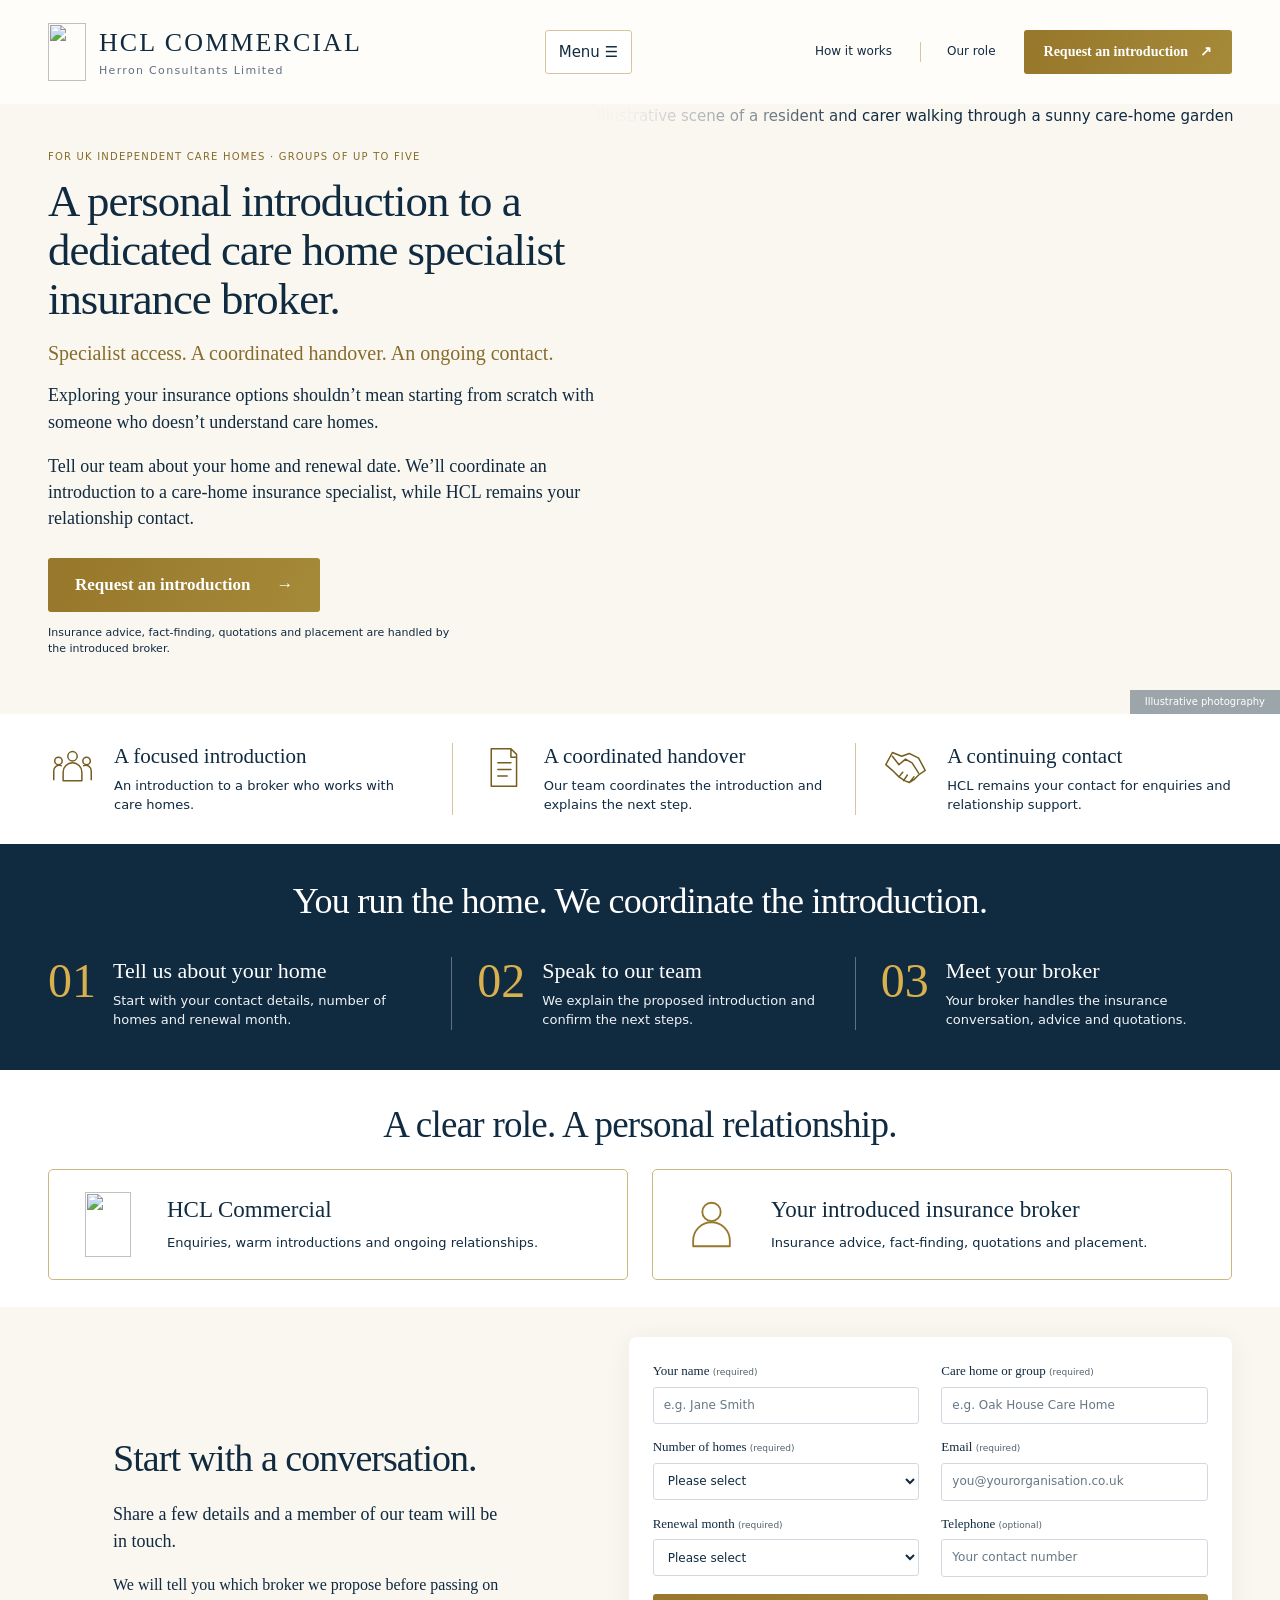
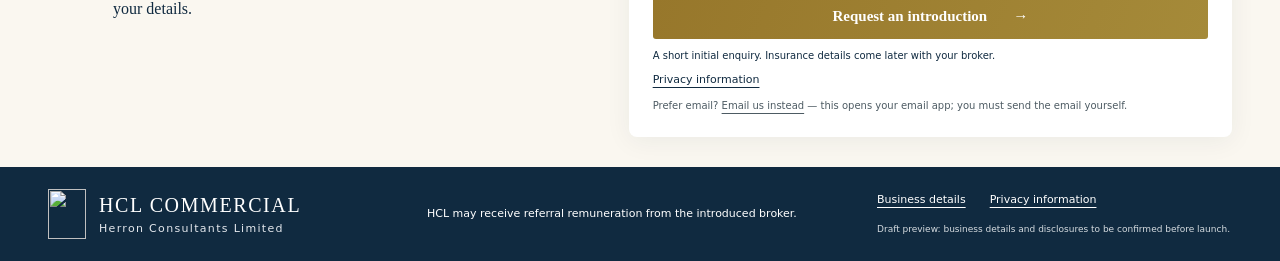
==== index.html @ f05fe044 "Add files via upload" ====
<!doctype html>
<html lang="en-GB">
<head><meta charset="utf-8"><meta name="viewport" content="width=device-width,initial-scale=1"><meta name="description" content="Personal introductions to care-home insurance specialists for UK independent care homes and groups with up to five homes."><meta name="theme-color" content="#142d40"><title>HCL Commercial | Care-home insurance broker introductions</title><link rel="icon" href="assets/heron.svg" type="image/svg+xml"><link rel="stylesheet" href="styles.css"><script src="script.js" defer></script></head>
<body>
<a class="skip-link" href="#main">Skip to content</a>

<header class="site-header"><div class="wrap header-inner"><a class="brand" href="#main" aria-label="HCL Commercial home"><img src="assets/heron.svg" width="40" height="58" alt=""><span>HCL COMMERCIAL<small>Herron Consultants Limited</small></span></a><button class="menu-toggle" aria-expanded="false" aria-controls="navigation" hidden>Menu <span aria-hidden="true">☰</span></button><nav id="navigation" aria-label="Main navigation"><a href="#how">How it works</a><a href="#roles">Our role</a><a class="button button-small" href="#enquiry">Request an introduction <span aria-hidden="true">↗</span></a></nav></div></header>
<main id="main" tabindex="-1">
<section class="hero"><div class="wrap hero-grid"><div class="hero-copy"><p class="eyebrow">For UK independent care homes · groups of up to five</p><h1>A personal introduction to a dedicated care home specialist insurance broker.</h1><p class="benefit-line">Specialist access. A coordinated handover. An ongoing contact.</p><p>Exploring your insurance options shouldn’t mean starting from scratch with someone who doesn’t understand care homes.</p><p>Tell our team about your home and renewal date. We’ll coordinate an introduction to a care-home insurance specialist, while HCL remains your relationship contact.</p><a class="button" href="#enquiry">Request an introduction <span aria-hidden="true">→</span></a><p class="role-note">Insurance advice, fact-finding, quotations and placement are handled by the introduced broker.</p></div><figure class="hero-visual"><img src="assets/care-home-garden.webp" alt="Illustrative scene of a resident and carer walking through a sunny care-home garden" width="1120" height="1400"><figcaption>Illustrative photography</figcaption></figure></div></section>
<section class="benefits wrap" aria-label="What you can expect"><article><span class="icon" aria-hidden="true"><svg viewBox="0 0 48 48" fill="none" stroke="currentColor" stroke-width="1.6" stroke-linecap="round" stroke-linejoin="round" aria-hidden="true"><circle cx="24" cy="12" r="5"/><circle cx="9" cy="17" r="4"/><circle cx="39" cy="17" r="4"/><path d="M14 38V29a10 10 0 0 1 20 0v9zm-10-1v-9a6 6 0 0 1 8-6m32 15v-9a6 6 0 0 0-8-6"/></svg></span><div><h2>A focused introduction</h2><p>An introduction to a broker who works with care homes.</p></div></article><article><span class="icon" aria-hidden="true"><svg viewBox="0 0 48 48" fill="none" stroke="currentColor" stroke-width="1.6" stroke-linecap="round" stroke-linejoin="round" aria-hidden="true"><path d="M12 4h21l6 6v34H12zM33 4v9h6M19 19h14M19 26h14M19 33h10"/></svg></span><div><h2>A coordinated handover</h2><p>Our team coordinates the introduction and explains the next step.</p></div></article><article><span class="icon" aria-hidden="true"><svg viewBox="0 0 48 48" fill="none" stroke="currentColor" stroke-width="1.6" stroke-linecap="round" stroke-linejoin="round" aria-hidden="true"><path d="m3 21 7-13 10 4 8-3 10 5 7 13-7 5-5 5-5 3-5-2-6-4-7-7zm7-9 7 9 7-6 7 4 7 11m-21 4 4-5m1 9 4-6m3 7 4-5M3 21l7 6M38 14l7 13"/></svg></span><div><h2>A continuing contact</h2><p>HCL remains your contact for enquiries and relationship support.</p></div></article></section>
<section class="process section" id="how" tabindex="-1"><div class="wrap"><h2 class="section-title">You run the home. We coordinate the introduction.</h2><ol class="steps"><li><span class="step-number">01</span><div><h3>Tell us about your home</h3><p>Start with your contact details, number of homes and renewal month.</p></div></li><li><span class="step-number">02</span><div><h3>Speak to our team</h3><p>We explain the proposed introduction and confirm the next steps.</p></div></li><li><span class="step-number">03</span><div><h3>Meet your broker</h3><p>Your broker handles the insurance conversation, advice and quotations.</p></div></li></ol></div></section>
<section class="section roles" id="roles" tabindex="-1"><div class="wrap"><h2 class="section-title">A clear role. A personal relationship.</h2><div class="role-grid"><article><span class="icon" aria-hidden="true"><img src="assets/heron.svg" alt="" width="48" height="70"></span><div><h3>HCL Commercial</h3><p>Enquiries, warm introductions and ongoing relationships.</p></div></article><article><span class="icon" aria-hidden="true"><svg viewBox="0 0 48 48" fill="none" stroke="currentColor" stroke-width="1.6" stroke-linecap="round" stroke-linejoin="round" aria-hidden="true"><circle cx="24" cy="13" r="8"/><path d="M8 43v-5a16 16 0 0 1 32 0v5z"/></svg></span><div><h3>Your introduced insurance broker</h3><p>Insurance advice, fact-finding, quotations and placement.</p></div></article></div></div></section>
<section class="section enquiry" id="enquiry" tabindex="-1"><div class="wrap enquiry-grid"><div><h2>Start with a conversation.</h2><p class="enquiry-intro">Share a few details and a member of our team will be in touch.</p><p>We will tell you which broker we propose before passing on your details.</p></div><form id="introduction-form" novalidate><div class="form-grid"><div class="field"><label for="name">Your name <span class="required">(required)</span></label><input id="name" name="name" autocomplete="name" required maxlength="150" placeholder="e.g. Jane Smith"></div><div class="field"><label for="organisation">Care home or group <span class="required">(required)</span></label><input id="organisation" name="organisation" autocomplete="organization" required maxlength="200" placeholder="e.g. Oak House Care Home"></div><div class="field"><label for="homes">Number of homes <span class="required">(required)</span></label><select id="homes" name="homes" required aria-describedby="homes-note"><option value="">Please select</option><option>1</option><option>2</option><option>3</option><option>4</option><option>5</option><option value="more">More than 5</option></select></div><div class="field"><label for="email">Email <span class="required">(required)</span></label><input id="email" name="email" type="email" autocomplete="email" required maxlength="254" placeholder="you@yourorganisation.co.uk"></div><div class="field"><label for="renewal">Renewal month <span class="required">(required)</span></label><select id="renewal" name="renewal" required><option value="">Please select</option><option>January</option><option>February</option><option>March</option><option>April</option><option>May</option><option>June</option><option>July</option><option>August</option><option>September</option><option>October</option><option>November</option><option>December</option><option>Not sure</option><option>Immediate requirement</option></select></div><div class="field"><label for="telephone">Telephone <span class="required">(optional)</span></label><input id="telephone" name="telephone" type="tel" autocomplete="tel" maxlength="40" placeholder="Your contact number"></div></div><p id="homes-note" class="scope-note" hidden>Our current service focuses on care homes and groups with up to five homes. A group with more than five homes is outside this service’s current scope.</p><div class="honeypot" aria-hidden="true"><label for="website">Leave this field empty</label><input id="website" name="website" tabindex="-1" autocomplete="off"></div><div id="form-status" role="status" aria-live="polite" aria-atomic="true" tabindex="-1"></div><button class="button submit-button" type="submit">Request an introduction <span aria-hidden="true">→</span></button><p class="form-reassurance">A short initial enquiry. Insurance details come later with your broker.</p><a class="privacy-link" href="#privacy" data-dialog="privacy-dialog">Privacy information</a><p class="delivery-note">Prefer email? <a href="mailto:barry@hclcommercial.co.uk?subject=Care%20home%20broker%20introduction">Email us instead</a> — this opens your email app; you must send the email yourself.</p><noscript><p>Online submission needs JavaScript. Please use the email link instead; you must send the email yourself.</p></noscript></form></div></section>
</main>
<footer><div class="wrap footer-grid"><a class="brand" href="#main"><img src="assets/heron.svg" width="35" height="50" alt=""><span>HCL COMMERCIAL<small>Herron Consultants Limited</small></span></a><p>HCL may receive referral remuneration from the introduced broker.</p><div><div class="footer-links"><a href="#business" data-dialog="business-dialog">Business details</a><a href="#privacy" data-dialog="privacy-dialog">Privacy information</a></div><p class="small">Draft preview: business details and disclosures to be confirmed before launch.</p></div></div></footer>
<section class="legal-fallback wrap" id="business"><h2>Business details — draft</h2><p>HCL Commercial is operated by Herron Consultants Limited. HCL handles enquiries, introductions and ongoing relationships; the introduced broker handles insurance advice and broking.</p><p>Contact: <a href="mailto:barry@hclcommercial.co.uk">barry@hclcommercial.co.uk</a>.</p><p>Company number: <strong>16418589</strong>.</p><p>Registered office: <strong>24 The Larun Beat, Yarm, England, TS15 9HP</strong>.</p><p><strong>Still to confirm before launch:</strong> registration jurisdiction, introducer status, applicable broker entities and regulatory wording. The dedicated care-home specialist claim must be substantiated for each broker used.</p></section>
<section class="legal-fallback wrap" id="privacy"><h2>Privacy information — draft for launch review</h2><p><strong>Prepared 2 October 2026. Draft for launch review.</strong> This notice covers website enquiries, direct enquiries and the broker introductions you request. It does not cover a separate governance service or unsolicited prospecting campaigns.</p>
<h3>Who is responsible for your information?</h3>
<p>HCL Commercial is operated by Herron Consultants Limited, company number 16418589. Herron Consultants Limited is the controller of the personal information described here. Our registered office and postal contact is 24 The Larun Beat, Yarm, England, TS15 9HP. For privacy questions or requests, email <a href="mailto:barry@hclcommercial.co.uk">barry@hclcommercial.co.uk</a>.</p>
<h3>What we collect</h3>
<p>We collect the information you give us: your name, care home or group name, number of homes, email address, renewal month and, if supplied, telephone number. We also keep relevant correspondence and records of the introduction and subsequent relationship. If you give us another person's business contact details, please make sure they know you are doing so and give them this notice.</p>
<p>The website and form providers may process technical information such as IP addresses, browser details and request logs to deliver and protect their services. Please do not send resident information, medical information, claims details or insurance documents through this initial enquiry form. Insurance fact-finding takes place with your introduced broker.</p>
<h3>Why we use it and our lawful basis</h3>
<p>We use your information to respond to your enquiry, confirm whether our current service is relevant, coordinate a requested introduction, maintain contact about that introduction and manage the relationship. We also use necessary records to handle complaints, protect the service from misuse and establish or defend legal claims.</p>
<p>Our proposed lawful basis is legitimate interests under Article 6(1)(f) of the UK GDPR. These interests are providing the introduction and relationship support you request, operating our business and protecting our service and legal rights. We limit use to what is necessary and balance these interests against your privacy and reasonable expectations. Where a specific legal obligation requires us to use or retain information, we rely on Article 6(1)(c) for that use.</p>
<p>Providing information is voluntary, with no statutory requirement to complete this form. The required fields enable us to respond and coordinate an introduction; without sufficient details we may be unable to do so. Telephone is optional. Submitting an enquiry does not subscribe you to an unrelated marketing mailing list.</p>
<h3>Broker introductions and other recipients</h3>
<p>We will tell you which broker we propose and confirm the next steps with you before passing on your details. We share only the business contact and enquiry information needed for that introduction. You can tell us not to proceed. The broker is responsible for its own insurance advice, fact-finding, quotations and placement and will provide its own privacy information for its processing.</p>
<p>Formspree processes submitted enquiries and sends notifications to HCL. Our contact mailbox is provided through 123 Reg. The intended website host is GitHub Pages. These providers and their relevant service suppliers process information needed to deliver, secure and support those services. We may also disclose necessary information to professional advisers or public authorities where required by law or necessary to deal with legal claims. We do not sell your contact details as a marketing list.</p>
<h3>Processing outside the UK</h3>
<p>Formspree states that its services are hosted in the United States and that it relies on Standard Contractual Clauses as a processor. Other providers may also use international infrastructure or suppliers.</p>
<p><strong>Launch item to complete:</strong> confirm and record the applicable processor terms and UK international-transfer arrangements for Formspree, 123 Reg and GitHub Pages. Replace this paragraph with the verified adequacy decision or safeguards that apply, and explain how to obtain a copy. This draft does not confirm that a UK transfer safeguard has been put in place for HCL's Formspree account.</p>
<h3>How long we keep information</h3>
<p>For an unsuccessful enquiry, we delete the enquiry record 12 months after the last contact, unless an ongoing relationship or another documented reason requires retention. This applies to HCL-controlled copies in email, the form archive and any enquiry records.</p>
<p>For an ongoing relationship, we keep relevant contact and introduction records while needed to provide relationship support and manage associated referral records. We review whether they remain necessary when the relationship ends. Where a legal duty, complaint or legal claim requires longer retention, we keep only the information needed for that purpose and delete it when the reason no longer applies. A broker applies its own retention rules to its records.</p>
<h3>Website storage, cookies and security</h3>
<p>This website does not use analytics, advertising pixels or tracking embeds. Its code does not set cookies or retain enquiry details in browser storage. Hosting and form providers may keep operational and security logs. When you use an email link, it opens your own email application and you decide whether to send the message. External websites have their own privacy information.</p>
<p>Form submissions use an HTTPS connection to Formspree. No internet or email service can guarantee absolute security. Access to HCL enquiry records should be limited to people who need them for the purposes above.</p>
<h3>Your rights and complaints</h3>
<p>Depending on the circumstances, you can ask for access to your information, correction of inaccurate information, deletion or restriction of use. You can object to processing based on legitimate interests. Data portability applies where its legal conditions are met; it does not generally apply to processing based only on legitimate interests. Where processing relies on consent, you can withdraw that consent without affecting earlier lawful use.</p>
<p>Contact us at <a href="mailto:barry@hclcommercial.co.uk">barry@hclcommercial.co.uk</a> to exercise your rights. We may need proportionate information to verify your identity. We will respond within the time required by data protection law and explain any applicable exception. You can also complain to the Information Commissioner's Office at <a href="https://ico.org.uk/make-a-complaint/">ico.org.uk/make-a-complaint/</a>.</p>
<h3>Automated checks and updates</h3>
<p>The form blocks submissions for groups with more than five homes because they are outside the current service scope. This is a simple eligibility check, not an insurance decision. We do not use this website to make solely automated decisions with legal or similarly significant effects. We will update this notice when the service or processing changes.</p></section>
<dialog id="business-dialog" aria-labelledby="business-title"><div class="dialog-header"><h2 id="business-title">Business details — draft</h2><button class="dialog-close" aria-label="Close business details">×</button></div><div class="dialog-body"></div></dialog>
<dialog id="privacy-dialog" aria-labelledby="privacy-title"><div class="dialog-header"><h2 id="privacy-title">Privacy information — draft</h2><button class="dialog-close" aria-label="Close privacy information">×</button></div><div class="dialog-body"></div></dialog>
</body></html>
---- styles.css ----
:root{--navy:#142d40;--gold:#99702b;--gold-dark:#79561e;--ivory:#f7f5ef;--ink:#263e4b;--line:#e2d9c9;--white:#fff}*{box-sizing:border-box}html{scroll-behavior:smooth;scroll-padding-top:110px}body{margin:0;color:var(--ink);background:var(--white);font:16px/1.65 system-ui,-apple-system,BlinkMacSystemFont,"Segoe UI",sans-serif}h1,h2,h3,.brand span{font-family:Georgia,"Times New Roman",serif;color:var(--navy);font-weight:400}h1,h2,h3,p,figure{margin-top:0}a{color:inherit;text-underline-offset:4px}button,input,select{font:inherit}button,a,input,select{touch-action:manipulation}:focus-visible{outline:3px solid #23659a;outline-offset:5px}.wrap{width:min(1180px,calc(100% - 64px));margin-inline:auto}.preview-banner{background:var(--navy);color:white;text-align:center;padding:7px 20px;font-size:12px;letter-spacing:.02em}.site-header{background:rgba(255,255,255,.98);border-bottom:1px solid var(--line);position:sticky;top:0;z-index:20}.header-inner{display:flex;align-items:center;justify-content:space-between;gap:24px;padding-block:18px}.brand{display:flex;align-items:center;gap:13px;text-decoration:none;flex-shrink:0}.brand span{font-size:25px;line-height:1.2;letter-spacing:.035em}.brand small{display:block;font-size:13px;letter-spacing:.045em;margin-top:5px}nav{display:flex;align-items:center;gap:28px}nav>a:not(.button){font-size:14px;text-decoration:none}nav>a:hover{text-decoration:underline}.button{display:inline-flex;align-items:center;justify-content:center;gap:26px;background:var(--gold);color:white;padding:15px 24px;border:0;border-radius:3px;font-weight:600;font-size:15px;line-height:1.4;text-decoration:none;cursor:pointer;transition:background .15s}.button:hover{background:var(--gold-dark)}.button-small{font-size:13px;padding:12px 17px;gap:12px}.hero{background:var(--ivory)}.hero-grid{display:grid;grid-template-columns:1.2fr 1fr;gap:55px;align-items:center;padding-block:65px}.eyebrow{text-transform:uppercase;font-size:11px;letter-spacing:.2em;font-weight:750;color:var(--navy);line-height:1.7;margin-bottom:21px}.eyebrow:after{content:"";display:block;width:36px;height:2px;background:var(--gold);margin-top:12px}h1{font-size:clamp(38px,4vw,53px);line-height:1.08;letter-spacing:-.035em;margin-bottom:25px}.hero-copy>p:not(.eyebrow){max-width:590px}.benefit-line{font-weight:650;color:var(--navy);font-size:17px;line-height:1.5}.hero-copy .button{margin:10px 0 22px}.role-note{font-size:12px;line-height:1.6;max-width:450px!important;margin-bottom:0}.hero-visual{margin:0;position:relative;border-radius:110px 6px 6px 6px;overflow:hidden;align-self:stretch;min-height:460px}.hero-visual>img{display:block;width:100%;height:100%;object-fit:cover}.hero-visual figcaption{position:absolute;bottom:0;width:100%;padding:13px 20px;background:rgba(20,45,64,.94);color:white;font-size:11px}.benefits{display:grid;grid-template-columns:repeat(3,1fr);padding-block:35px;gap:28px}.benefits article{display:flex;gap:17px}.benefits article+article{border-left:1px solid var(--line);padding-left:25px}.icon{width:56px;height:56px;display:flex;align-items:center;justify-content:center;border-radius:50%;background:#f3eee3;color:var(--gold-dark);font-size:30px;flex-shrink:0}.benefits h2{font-size:20px;line-height:1.3;margin-bottom:7px}.benefits p{font-size:13px;line-height:1.6;margin-bottom:0}.section{padding-block:65px}.process{background:var(--ivory)}.centre{text-align:center}.centre:after{margin-inline:auto}.section-title{text-align:center;font-size:clamp(30px,3.2vw,42px);line-height:1.2;letter-spacing:-.02em;margin-bottom:38px}.steps{display:grid;grid-template-columns:repeat(3,1fr);gap:32px;list-style:none;padding:0;margin:0}.steps li{display:flex;gap:18px}.step-number{width:56px;height:56px;display:grid;place-items:center;border-radius:50%;background:#ece5d6;color:var(--gold-dark);font:26px Georgia,serif;flex-shrink:0}h3{font-size:22px;line-height:1.3;margin-bottom:8px}.steps p,.role-grid p{font-size:14px;line-height:1.6;margin-bottom:0}.role-grid{display:grid;grid-template-columns:1fr 1fr;gap:24px}.role-grid article{display:flex;align-items:center;gap:23px;padding:30px;border:1px solid var(--line);border-radius:5px}.role-grid .icon{width:68px;height:68px}.enquiry{background:var(--ivory)}.enquiry-grid{display:grid;grid-template-columns:.8fr 1.2fr;gap:65px;align-items:start}.enquiry h2{font-size:48px;line-height:1.1;letter-spacing:-.025em;margin-bottom:23px}.enquiry-intro{font-size:18px}.enquiry-grid>div>p:not(.eyebrow){max-width:390px}.setup-note{border-left:3px solid var(--gold);padding:15px 18px;background:#eee8dc;font-size:13px;margin-top:26px;overflow-wrap:anywhere}.setup-note p{margin-bottom:10px}.setup-note .small{margin:10px 0 0}.small{font-size:11px;line-height:1.6}form{padding:30px;background:white;border-radius:7px;box-shadow:0 8px 32px #142d400a}.form-grid{display:grid;grid-template-columns:1fr 1fr;gap:20px}.field label{display:block;font-size:13px;font-weight:600;margin-bottom:6px}.required{font-weight:400;color:#53616a;font-size:10px}input,select{width:100%;min-width:0;border:1px solid #c2cbd0;border-radius:3px;padding:11px 12px;font-size:14px;background:#fff;color:var(--navy);min-height:45px}input::placeholder{color:#667783;opacity:1}input[aria-invalid=true],select[aria-invalid=true]{border:2px solid #a33126}.scope-note{background:#fff3df;border-left:3px solid var(--gold);font-size:13px;padding:12px;margin:16px 0 0}.honeypot{position:absolute;left:-10000px;width:1px;height:1px;overflow:hidden}#form-status:not(:empty){padding:14px;margin:18px 0 0;background:#f6eee1;border-left:3px solid var(--gold);font-size:13px}.submit-button{width:100%;margin-top:24px}.form-reassurance{font-size:11px;text-align:center;margin:13px 0 6px}.privacy-link{display:block;text-align:center;font-size:12px}footer{background:var(--navy);color:white;padding:35px 0}.footer-grid{display:grid;grid-template-columns:1fr .8fr 1fr;gap:36px;align-items:center}.footer-grid .brand span{color:#fff;font-size:20px}.footer-grid .brand img{filter:brightness(0) invert(1)}.footer-grid p{font-size:12px;margin:0}.footer-links{display:flex;gap:22px;font-size:12px;margin-bottom:12px}.footer-grid .small{font-size:10px;color:#d6dce0}.menu-toggle{border:1px solid var(--line);background:white;color:var(--navy);padding:9px 13px;border-radius:3px}dialog{border:0;border-radius:8px;width:min(720px,calc(100% - 32px));max-height:85vh;padding:0;color:var(--ink)}dialog::backdrop{background:#071722b3}.dialog-header{display:flex;align-items:start;justify-content:space-between;gap:20px;padding:22px 28px;border-bottom:1px solid var(--line);position:sticky;top:0;background:white}.dialog-header h2{font-size:27px;margin:0}.dialog-close{border:0;background:var(--ivory);font-size:26px;line-height:1;width:38px;height:38px;cursor:pointer;flex-shrink:0;border-radius:50%}.dialog-body{padding:25px 28px;font-size:14px;overflow-wrap:anywhere}.legal-fallback{padding-block:30px;font-size:14px}.js .legal-fallback{display:none}.skip-link{position:fixed;top:-100px;left:20px;z-index:100;background:var(--navy);color:white;padding:12px}.skip-link:focus{top:10px}[hidden]{display:none!important}
@media(max-width:1000px){.brand span{font-size:21px}nav{gap:17px}.hero-grid{gap:30px}.hero-visual{min-height:400px}.enquiry-grid{gap:30px}.role-grid article{padding:22px}.footer-grid{gap:20px}.footer-grid .brand span{font-size:16px}}
@media(max-width:760px){html{scroll-padding-top:90px}.wrap{width:calc(100% - 36px)}.header-inner{flex-wrap:wrap;gap:12px;padding-block:12px}.brand span{font-size:20px}.brand small{font-size:11px}.brand img{width:31px;height:45px}.js .menu-toggle{display:block}.js nav{display:none}.js nav.open{display:flex}nav{width:100%;flex-direction:column;align-items:stretch;gap:0}nav>a{padding:13px 0}nav>.button{margin-top:8px;padding:12px}.hero-grid{grid-template-columns:1fr;padding-block:38px;gap:30px}h1{font-size:40px;line-height:1.1}.eyebrow{font-size:10px}.hero-visual{height:320px;min-height:0;border-radius:65px 5px 5px 5px}.hero-visual img{object-position:center 54%}.benefits{grid-template-columns:1fr;gap:22px;padding-block:30px}.benefits article+article{border-left:0;border-top:1px solid var(--line);padding:22px 0 0}.section{padding-block:40px}.steps{grid-template-columns:1fr;gap:27px}.role-grid{grid-template-columns:1fr;gap:16px}.role-grid article{padding:22px 18px}.enquiry-grid{grid-template-columns:1fr;gap:28px}.enquiry h2{font-size:40px}.enquiry-grid>div>p:not(.eyebrow){max-width:none}.form-grid{gap:17px}form{padding:22px}.footer-grid{grid-template-columns:1fr;gap:22px}.footer-grid .brand span{font-size:21px}.preview-banner{font-size:10px}.section-title{font-size:32px}.role-grid .icon{width:52px;height:52px}}
@media(max-width:420px){.brand span{font-size:17px}.brand small{font-size:10px}.brand{gap:8px}h1{font-size:35px}.form-grid{grid-template-columns:1fr}.button{padding:14px 17px;font-size:14px;gap:15px}form{padding:20px}.role-grid .icon{display:none}}
@media(prefers-reduced-motion:reduce){html{scroll-behavior:auto}*{transition:none!important}}

/* Approved photographic redesign — 2 October 2026 */
:root{--navy:#102a40;--gold:#97772b;--gold-dark:#765c20;--ivory:#faf7f0;--line:#d6c5a0}
body{font-size:15px;color:var(--navy)}
.wrap{width:min(1240px,calc(100% - 96px))}
.site-header{position:relative;background:#fffdf9;border-bottom:0}
.header-inner{padding-block:23px}
.brand span{font-size:26px;letter-spacing:.08em}.brand small{font-family:system-ui,sans-serif;color:#607084;font-size:11px;letter-spacing:.12em}.brand img{width:38px}
.button{background:linear-gradient(110deg,#97772b,#a58a39);font-family:Georgia,serif;font-size:17px;font-weight:600;border-radius:3px;padding:15px 27px;min-height:48px}.button:hover{background:var(--gold-dark)}.button-small{font-size:14px;padding:12px 20px;min-height:42px}
nav>a:not(.button){font-size:12px}nav>a+ a:not(.button){border-left:1px solid var(--line);padding-left:26px}
.hero{position:relative;overflow:hidden;background:var(--ivory)}
.hero-grid{position:relative;display:block;padding-block:45px;min-height:630px}
.hero-copy{position:relative;z-index:2;width:53%;max-width:660px}
h1{font-size:clamp(39px,3.5vw,53px);line-height:1.09;letter-spacing:-.022em;margin-bottom:16px}
.hero-copy>p{font-family:Georgia,serif;font-size:18px;line-height:1.45}.hero-copy>.eyebrow{font:10px/1.5 system-ui,sans-serif;color:#876b2b;letter-spacing:.12em;margin-bottom:13px;max-width:none}.eyebrow:after{display:none}
.hero-copy>.benefit-line{color:#876b2b;font-size:20px;font-weight:400;margin-bottom:14px}.hero-copy .button{margin:9px 0 13px}.hero-copy>.role-note{font:11px/1.5 system-ui,sans-serif;max-width:420px!important}
.hero-visual{position:absolute;top:0;bottom:0;left:45%;right:calc((1240px - 100vw)/2);height:auto;min-height:0;border-radius:0;overflow:hidden;z-index:0}
.hero-visual:after{content:"";position:absolute;inset:0;background:linear-gradient(90deg,var(--ivory) 0%,rgba(250,247,240,.97) 7%,rgba(250,247,240,.55) 23%,transparent 40%);pointer-events:none}
.hero-visual img{width:100%;height:100%;object-fit:cover;object-position:65% 62%}
.hero-visual figcaption{z-index:1;width:auto;right:0;bottom:0;background:#102a4066;padding:4px 15px;font-size:10px}
.benefits{padding-block:29px;gap:27px}.benefits .icon{background:none;border-radius:0;width:49px;height:49px}.icon svg{width:45px;height:45px}.benefits h2{font-size:21px;margin-bottom:7px}.benefits p{font-size:13px;line-height:1.45}.benefits article+article{padding-left:25px}
.process{background:var(--navy);padding-block:36px 40px;color:#fff}.process .section-title{color:#fff;font-size:36px;line-height:1.2;margin-bottom:34px}.steps{gap:26px}.steps li{gap:17px}.steps li+li{border-left:1px solid #ffffff55;padding-left:25px}.step-number{background:none;border-radius:0;color:#d9b04e;font:48px/1 Georgia,serif;width:auto;min-width:47px;height:auto;display:block}.steps h3{color:#fff;font-size:22px;margin-bottom:5px}.steps p{color:#f0f3f6;font-size:13px;line-height:1.5}
.roles{padding-block:33px 27px}.roles .section-title{font-size:37px;margin-bottom:22px}.role-grid article{padding:21px 25px;border-color:#ccb77e;gap:26px}.role-grid h3{font-size:23px}.role-grid p{font-size:13px}.role-grid .icon{background:none;border-radius:0;color:var(--gold);width:67px;height:67px}.role-grid .icon img{height:65px;width:46px}.role-grid .icon svg{width:55px;height:55px}
.enquiry{position:relative;overflow:hidden;padding-block:30px;background:var(--ivory)}
.enquiry:before{content:"";position:absolute;inset:0;background:linear-gradient(90deg,transparent 0%,var(--ivory) 19%),url('assets/care-home-garden.webp') left center/430px auto no-repeat;pointer-events:none}
.enquiry-grid{position:relative;grid-template-columns:1fr 1.12fr;gap:42px;align-items:center}.enquiry-grid>div{padding-left:100px}.enquiry h2{font-size:38px;line-height:1.18;margin-bottom:20px}.enquiry-intro{font:18px/1.5 Georgia,serif}.enquiry-grid>div>p:not(.eyebrow){max-width:390px}.enquiry-grid>div>p:last-child{font:16px/1.55 Georgia,serif}
form{padding:24px;border-radius:8px;box-shadow:0 4px 26px #102a4010}.form-grid{gap:13px 22px}.field label{font:13px/1.5 Georgia,serif}.required{font:9px system-ui,sans-serif}input,select{padding:8px 10px;min-height:37px;font-size:12px;border-color:#d2d9e3}.submit-button{margin-top:17px;padding:12px 20px;min-height:42px;font-size:15px}.form-reassurance{font-size:10px;text-align:left;margin-top:9px}.privacy-link{text-align:left;font-size:11px}.delivery-note{font:10px/1.5 system-ui,sans-serif;color:#4d5b63;margin:9px 0 0}
footer{padding:22px 0}.footer-grid{grid-template-columns:1fr 1.2fr 1fr;gap:24px}.footer-grid .brand img{filter:none}.footer-grid .brand small{color:#e4e8ed}.footer-grid .brand span{font-size:20px}.footer-grid p{font-size:11px}.footer-links{font-size:11px;gap:24px}.footer-grid .small{font-size:9px}
@media(min-width:1336px){.hero-visual{right:calc((1240px - 100vw)/2)}}
@media(min-width:761px) and (max-width:1335px){.hero-visual{right:-48px}.hero-grid{min-height:610px}.hero-copy{width:54%}.enquiry-grid>div{padding-left:65px}}
@media(max-width:1000px) and (min-width:761px){.wrap{width:calc(100% - 56px)}.hero-visual{right:-28px;left:43%}.hero-copy{width:56%}.hero-copy>p{font-size:16px}h1{font-size:42px}.brand span{font-size:20px}.steps{gap:16px}.steps li+li{padding-left:16px}.steps h3{font-size:19px}.enquiry-grid>div{padding-left:35px}.enquiry h2{font-size:34px}.role-grid article{padding:20px 15px;gap:16px}.role-grid h3{font-size:21px}.role-grid .icon{width:45px}.footer-grid .brand span{font-size:16px}}
@media(max-width:760px){.wrap{width:calc(100% - 36px)}.header-inner{padding-block:16px}.brand span{font-size:20px}.hero-grid{display:flex;flex-direction:column;padding-block:32px 0;min-height:0;gap:0}.hero-copy{width:100%;max-width:none}.hero-copy>p{font-size:17px}.hero-copy>.benefit-line{font-size:18px}h1{font-size:40px}.hero-visual{position:relative;left:auto;right:auto;top:auto;bottom:auto;height:340px;width:calc(100% + 36px);margin:25px -18px 0;flex-shrink:0}.hero-visual:after{background:linear-gradient(180deg,var(--ivory),transparent 25%)}.hero-visual img{object-position:65% 66%}.benefits{padding-block:26px;gap:18px}.benefits article+article{padding-left:0;border-left:0;padding-top:18px}.process{padding-block:34px}.process .section-title{font-size:30px;margin-bottom:29px}.steps{gap:25px}.steps li+li{border-left:0;padding-left:0}.steps h3{font-size:22px}.steps p{font-size:14px}.roles{padding-block:32px}.roles .section-title{font-size:31px}.role-grid article{padding:21px 18px;gap:18px}.role-grid h3{font-size:22px}.role-grid .icon{display:flex;width:48px;height:58px}.enquiry:before{background:linear-gradient(90deg,rgba(250,247,240,.85),var(--ivory) 40%),url('assets/care-home-garden.webp') left top/320px auto no-repeat}.enquiry-grid{grid-template-columns:1fr;gap:20px}.enquiry-grid>div{padding-left:0}.enquiry h2{font-size:36px}.enquiry-grid>div>p:not(.eyebrow){max-width:none}form{padding:23px}.form-grid{gap:17px}input,select{font-size:16px;min-height:45px}.field label{font-size:14px}.required{font-size:10px}.delivery-note{font-size:11px}.footer-grid{grid-template-columns:1fr}.footer-grid .brand span{font-size:21px}nav>a+ a:not(.button){border:0;padding-left:0}}
@media(max-width:420px){h1{font-size:35px}.brand span{font-size:17px}.hero-visual{height:300px}.roles .section-title{font-size:29px}.role-grid .icon{width:37px}.role-grid h3{font-size:20px}}
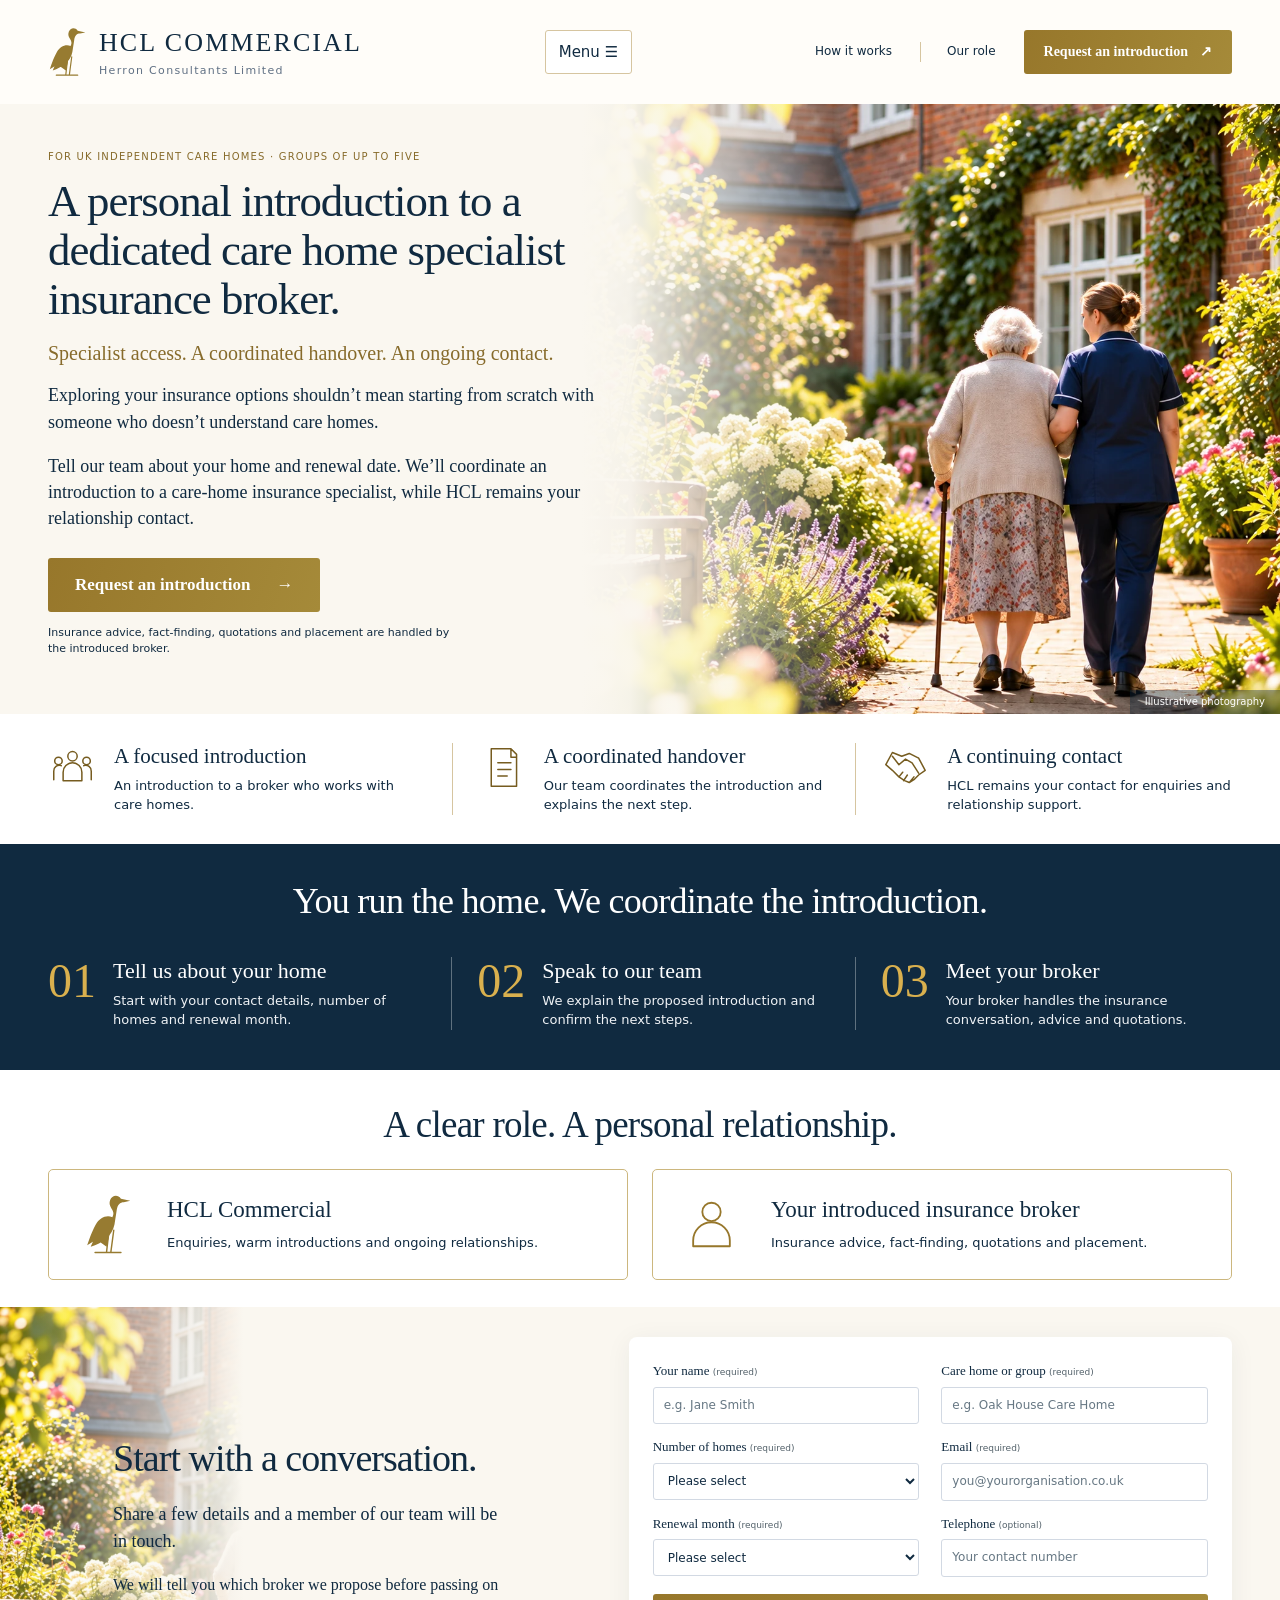
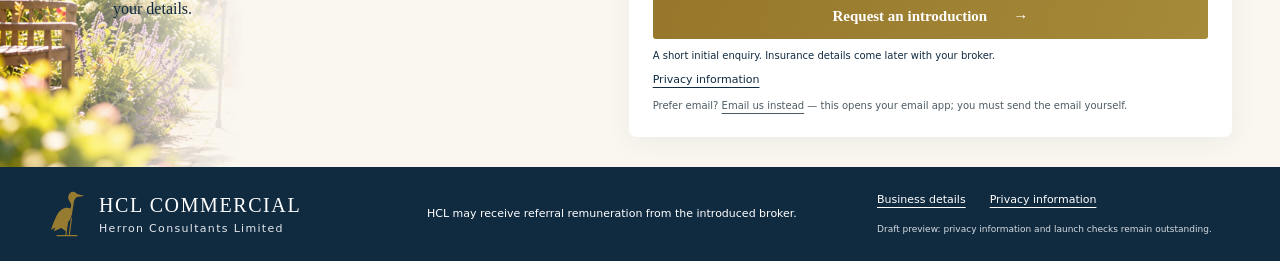
==== commit b5a6f835: "Add files via upload" ====
--- a/index.html
+++ b/index.html
@@ -12,8 +12,8 @@
 <section class="section roles" id="roles" tabindex="-1"><div class="wrap"><h2 class="section-title">A clear role. A personal relationship.</h2><div class="role-grid"><article><span class="icon" aria-hidden="true"><img src="assets/heron.svg" alt="" width="48" height="70"></span><div><h3>HCL Commercial</h3><p>Enquiries, warm introductions and ongoing relationships.</p></div></article><article><span class="icon" aria-hidden="true"><svg viewBox="0 0 48 48" fill="none" stroke="currentColor" stroke-width="1.6" stroke-linecap="round" stroke-linejoin="round" aria-hidden="true"><circle cx="24" cy="13" r="8"/><path d="M8 43v-5a16 16 0 0 1 32 0v5z"/></svg></span><div><h3>Your introduced insurance broker</h3><p>Insurance advice, fact-finding, quotations and placement.</p></div></article></div></div></section>
 <section class="section enquiry" id="enquiry" tabindex="-1"><div class="wrap enquiry-grid"><div><h2>Start with a conversation.</h2><p class="enquiry-intro">Share a few details and a member of our team will be in touch.</p><p>We will tell you which broker we propose before passing on your details.</p></div><form id="introduction-form" novalidate><div class="form-grid"><div class="field"><label for="name">Your name <span class="required">(required)</span></label><input id="name" name="name" autocomplete="name" required maxlength="150" placeholder="e.g. Jane Smith"></div><div class="field"><label for="organisation">Care home or group <span class="required">(required)</span></label><input id="organisation" name="organisation" autocomplete="organization" required maxlength="200" placeholder="e.g. Oak House Care Home"></div><div class="field"><label for="homes">Number of homes <span class="required">(required)</span></label><select id="homes" name="homes" required aria-describedby="homes-note"><option value="">Please select</option><option>1</option><option>2</option><option>3</option><option>4</option><option>5</option><option value="more">More than 5</option></select></div><div class="field"><label for="email">Email <span class="required">(required)</span></label><input id="email" name="email" type="email" autocomplete="email" required maxlength="254" placeholder="you@yourorganisation.co.uk"></div><div class="field"><label for="renewal">Renewal month <span class="required">(required)</span></label><select id="renewal" name="renewal" required><option value="">Please select</option><option>January</option><option>February</option><option>March</option><option>April</option><option>May</option><option>June</option><option>July</option><option>August</option><option>September</option><option>October</option><option>November</option><option>December</option><option>Not sure</option><option>Immediate requirement</option></select></div><div class="field"><label for="telephone">Telephone <span class="required">(optional)</span></label><input id="telephone" name="telephone" type="tel" autocomplete="tel" maxlength="40" placeholder="Your contact number"></div></div><p id="homes-note" class="scope-note" hidden>Our current service focuses on care homes and groups with up to five homes. A group with more than five homes is outside this service’s current scope.</p><div class="honeypot" aria-hidden="true"><label for="website">Leave this field empty</label><input id="website" name="website" tabindex="-1" autocomplete="off"></div><div id="form-status" role="status" aria-live="polite" aria-atomic="true" tabindex="-1"></div><button class="button submit-button" type="submit">Request an introduction <span aria-hidden="true">→</span></button><p class="form-reassurance">A short initial enquiry. Insurance details come later with your broker.</p><a class="privacy-link" href="#privacy" data-dialog="privacy-dialog">Privacy information</a><p class="delivery-note">Prefer email? <a href="mailto:barry@hclcommercial.co.uk?subject=Care%20home%20broker%20introduction">Email us instead</a> — this opens your email app; you must send the email yourself.</p><noscript><p>Online submission needs JavaScript. Please use the email link instead; you must send the email yourself.</p></noscript></form></div></section>
 </main>
-<footer><div class="wrap footer-grid"><a class="brand" href="#main"><img src="assets/heron.svg" width="35" height="50" alt=""><span>HCL COMMERCIAL<small>Herron Consultants Limited</small></span></a><p>HCL may receive referral remuneration from the introduced broker.</p><div><div class="footer-links"><a href="#business" data-dialog="business-dialog">Business details</a><a href="#privacy" data-dialog="privacy-dialog">Privacy information</a></div><p class="small">Draft preview: business details and disclosures to be confirmed before launch.</p></div></div></footer>
-<section class="legal-fallback wrap" id="business"><h2>Business details — draft</h2><p>HCL Commercial is operated by Herron Consultants Limited. HCL handles enquiries, introductions and ongoing relationships; the introduced broker handles insurance advice and broking.</p><p>Contact: <a href="mailto:barry@hclcommercial.co.uk">barry@hclcommercial.co.uk</a>.</p><p>Company number: <strong>16418589</strong>.</p><p>Registered office: <strong>24 The Larun Beat, Yarm, England, TS15 9HP</strong>.</p><p><strong>Still to confirm before launch:</strong> registration jurisdiction, introducer status, applicable broker entities and regulatory wording. The dedicated care-home specialist claim must be substantiated for each broker used.</p></section>
+<footer><div class="wrap footer-grid"><a class="brand" href="#main"><img src="assets/heron.svg" width="35" height="50" alt=""><span>HCL COMMERCIAL<small>Herron Consultants Limited</small></span></a><p>HCL may receive referral remuneration from the introduced broker.</p><div><div class="footer-links"><a href="#business" data-dialog="business-dialog">Business details</a><a href="#privacy" data-dialog="privacy-dialog">Privacy information</a></div><p class="small">Draft preview: privacy information and launch checks remain outstanding.</p></div></div></footer>
+<section class="legal-fallback wrap" id="business"><h2>Business details</h2><p>HCL Commercial is operated by Herron Consultants Limited.</p><p>We handle enquiries, introductions and ongoing relationships. The introduced insurance broker handles insurance advice, fact-finding, quotations and placement.</p><p>HCL may receive referral remuneration from the introduced broker.</p><p>Contact: <a href="mailto:barry@hclcommercial.co.uk">barry@hclcommercial.co.uk</a>.</p><p>Company number: <strong>16418589</strong>.</p><p>Registered office: <strong>24 The Larun Beat, Yarm, England, TS15 9HP</strong>.</p></section>
 <section class="legal-fallback wrap" id="privacy"><h2>Privacy information — draft for launch review</h2><p><strong>Prepared 2 October 2026. Draft for launch review.</strong> This notice covers website enquiries, direct enquiries and the broker introductions you request. It does not cover a separate governance service or unsolicited prospecting campaigns.</p>
 <h3>Who is responsible for your information?</h3>
 <p>HCL Commercial is operated by Herron Consultants Limited, company number 16418589. Herron Consultants Limited is the controller of the personal information described here. Our registered office and postal contact is 24 The Larun Beat, Yarm, England, TS15 9HP. For privacy questions or requests, email <a href="mailto:barry@hclcommercial.co.uk">barry@hclcommercial.co.uk</a>.</p>
@@ -41,6 +41,6 @@
 <p>Contact us at <a href="mailto:barry@hclcommercial.co.uk">barry@hclcommercial.co.uk</a> to exercise your rights. We may need proportionate information to verify your identity. We will respond within the time required by data protection law and explain any applicable exception. You can also complain to the Information Commissioner's Office at <a href="https://ico.org.uk/make-a-complaint/">ico.org.uk/make-a-complaint/</a>.</p>
 <h3>Automated checks and updates</h3>
 <p>The form blocks submissions for groups with more than five homes because they are outside the current service scope. This is a simple eligibility check, not an insurance decision. We do not use this website to make solely automated decisions with legal or similarly significant effects. We will update this notice when the service or processing changes.</p></section>
-<dialog id="business-dialog" aria-labelledby="business-title"><div class="dialog-header"><h2 id="business-title">Business details — draft</h2><button class="dialog-close" aria-label="Close business details">×</button></div><div class="dialog-body"></div></dialog>
+<dialog id="business-dialog" aria-labelledby="business-title"><div class="dialog-header"><h2 id="business-title">Business details</h2><button class="dialog-close" aria-label="Close business details">×</button></div><div class="dialog-body"></div></dialog>
 <dialog id="privacy-dialog" aria-labelledby="privacy-title"><div class="dialog-header"><h2 id="privacy-title">Privacy information — draft</h2><button class="dialog-close" aria-label="Close privacy information">×</button></div><div class="dialog-body"></div></dialog>
 </body></html>
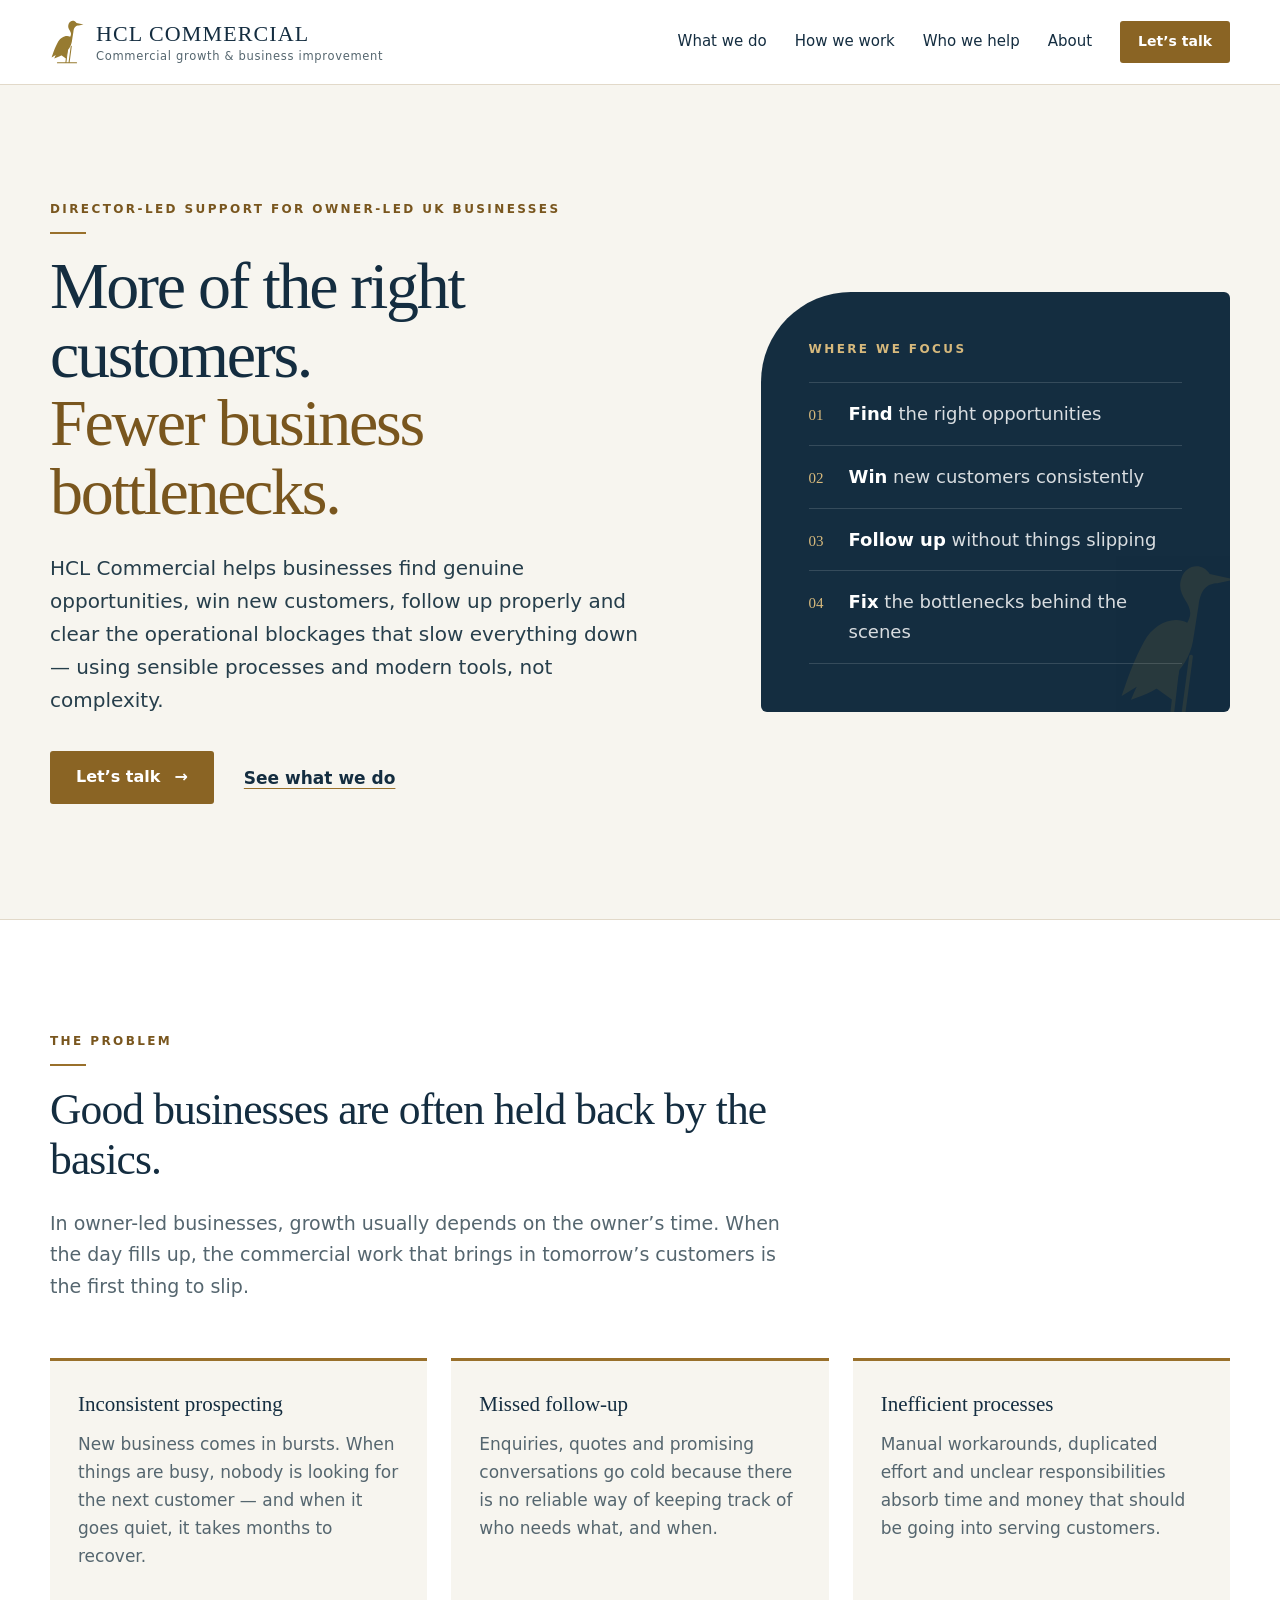
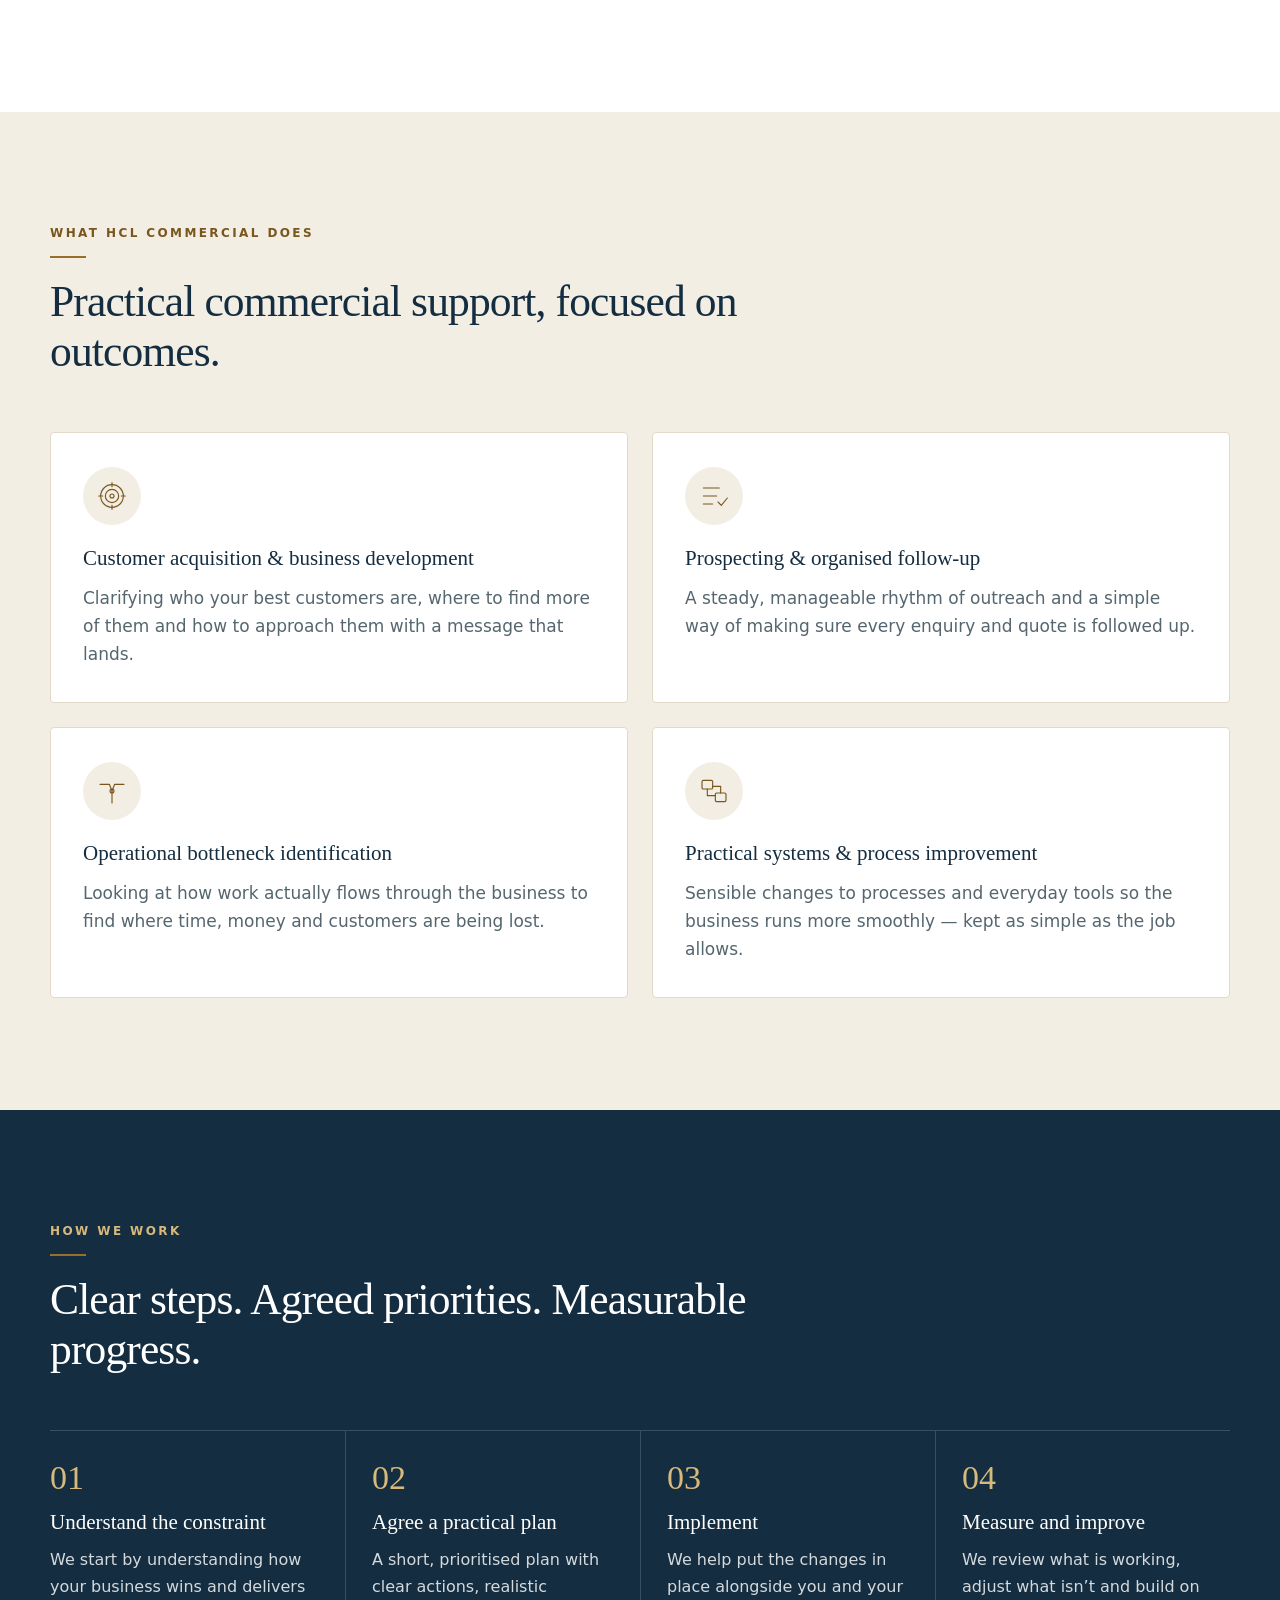
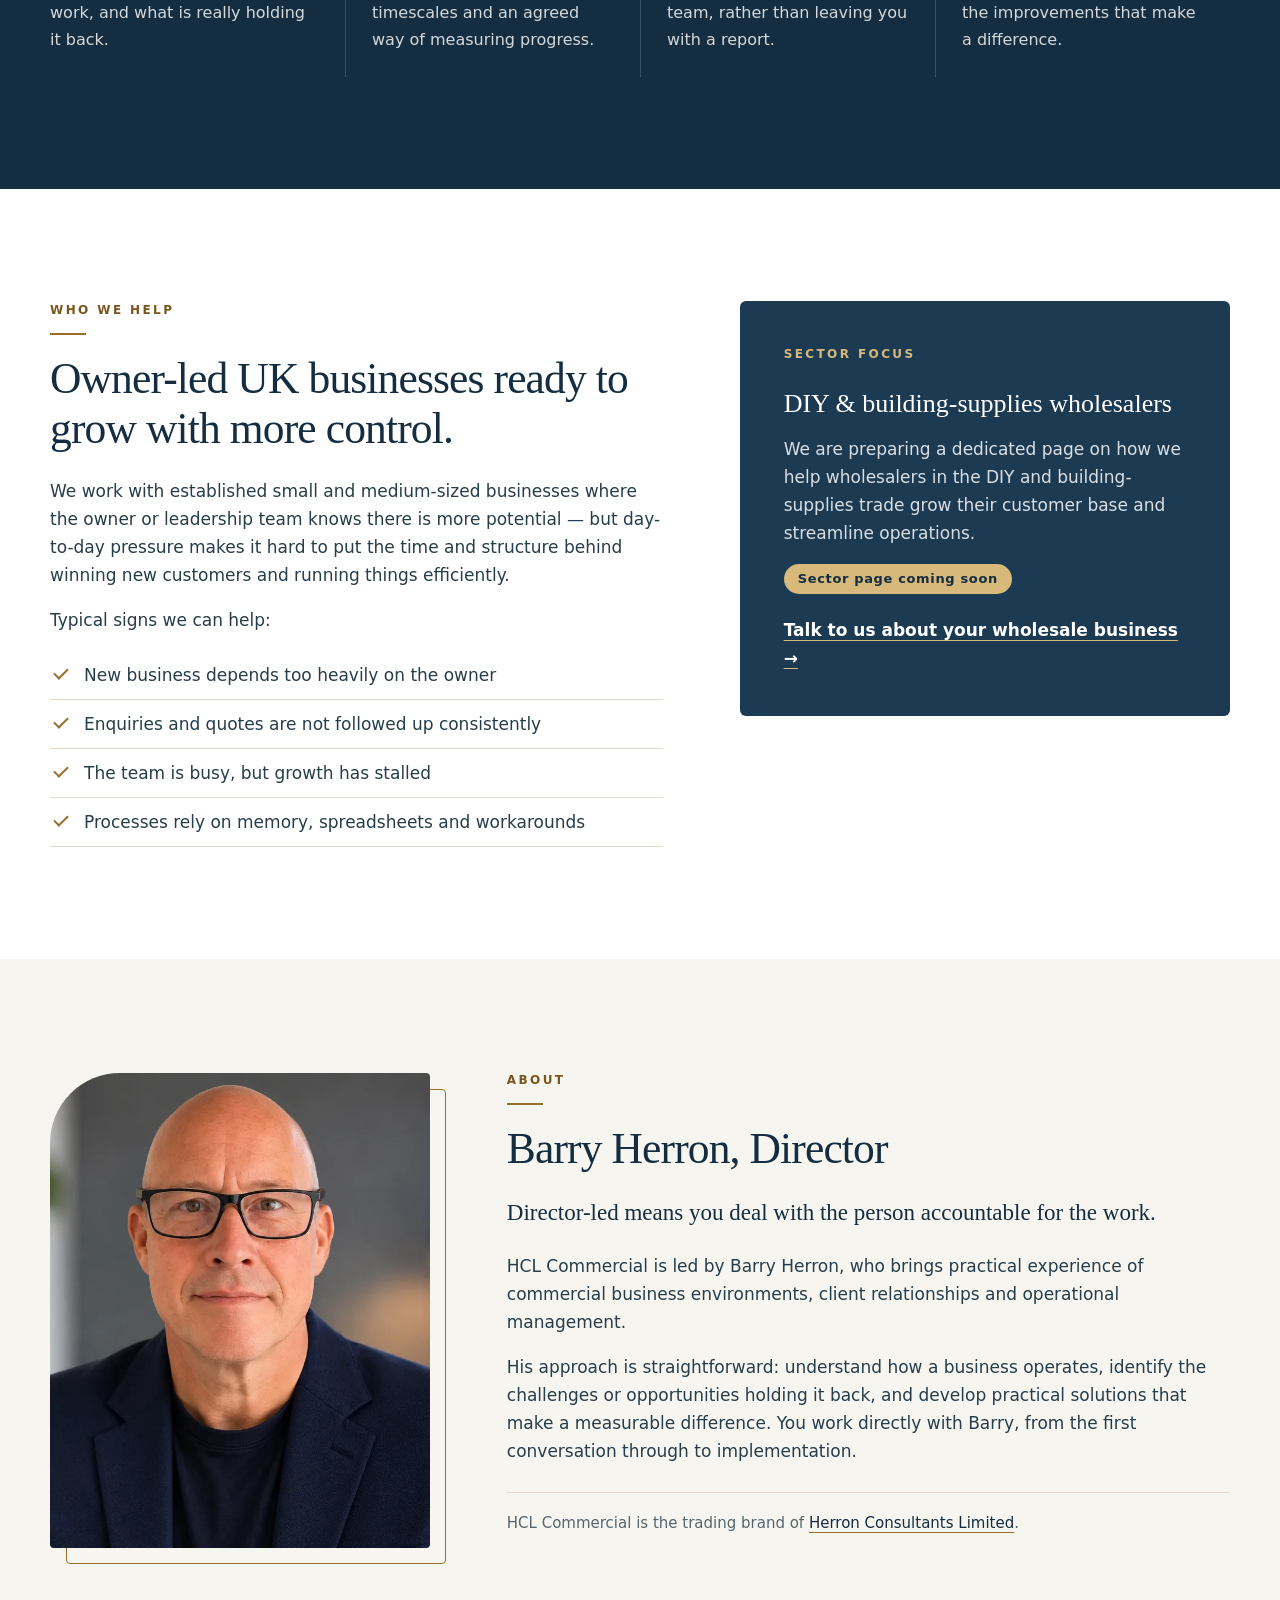
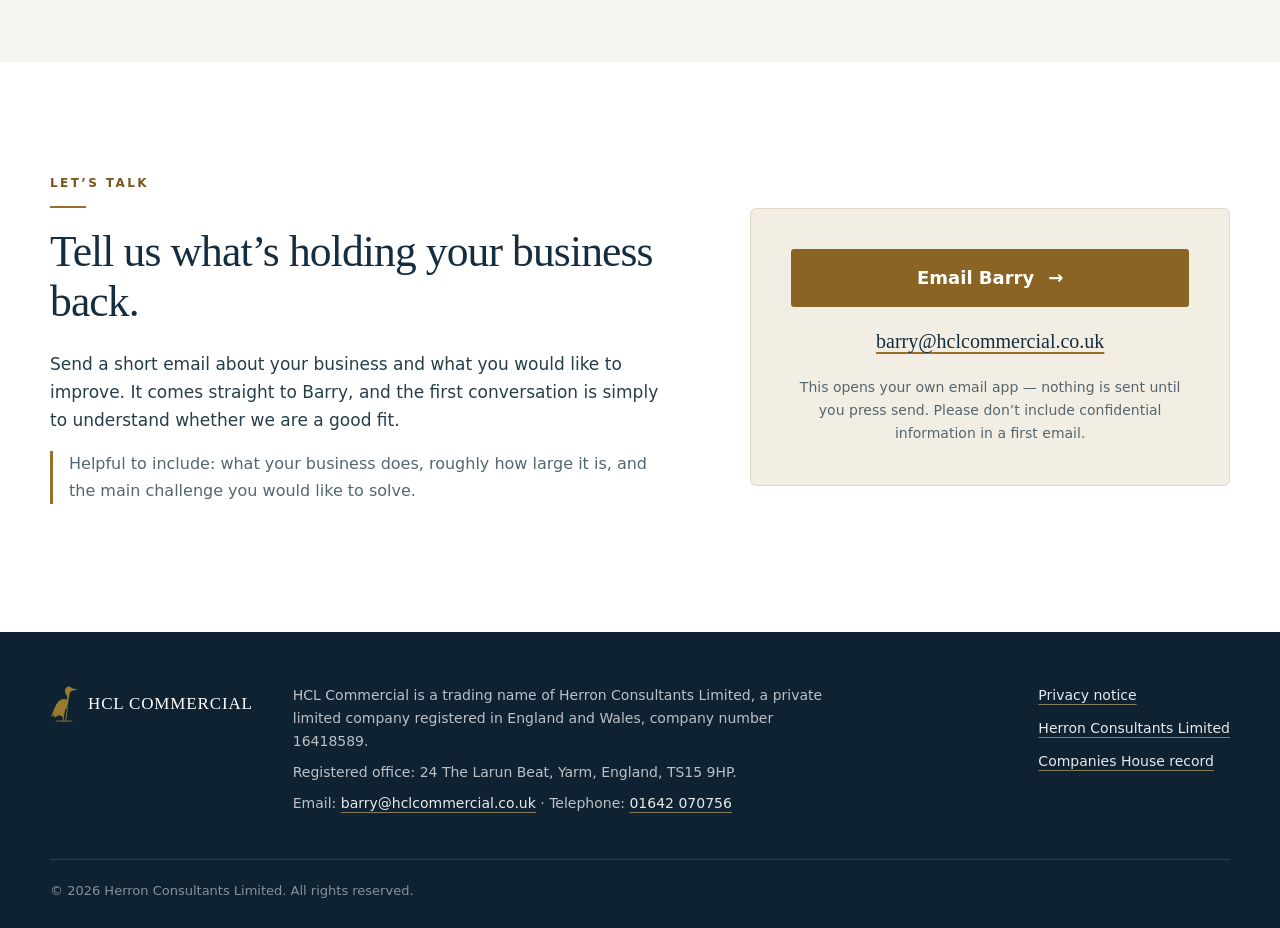
==== commit 914b1a7a: "New HCL Commercial corporate homepage (preview for approval) Repositions HCL Commercial as director-" ====
--- a/index.html
+++ b/index.html
@@ -1,46 +1,282 @@
 <!doctype html>
 <html lang="en-GB">
-<head><meta charset="utf-8"><meta name="viewport" content="width=device-width,initial-scale=1"><meta name="description" content="Personal introductions to care-home insurance specialists for UK independent care homes and groups with up to five homes."><meta name="theme-color" content="#142d40"><title>HCL Commercial | Care-home insurance broker introductions</title><link rel="icon" href="assets/heron.svg" type="image/svg+xml"><link rel="stylesheet" href="styles.css"><script src="script.js" defer></script></head>
+<head>
+  <meta charset="utf-8">
+  <meta name="viewport" content="width=device-width, initial-scale=1">
+  <title>HCL Commercial | Commercial growth and business improvement for UK SMEs</title>
+  <meta name="description" content="HCL Commercial helps owner-led UK businesses win more of the right customers and remove the bottlenecks holding them back. Director-led, practical commercial support.">
+  <link rel="canonical" href="https://hclcommercial.co.uk/">
+  <meta name="theme-color" content="#142d40">
+  <meta property="og:type" content="website">
+  <meta property="og:site_name" content="HCL Commercial">
+  <meta property="og:title" content="HCL Commercial | More of the right customers. Fewer business bottlenecks.">
+  <meta property="og:description" content="Director-led commercial growth and business improvement for owner-led UK businesses.">
+  <meta property="og:url" content="https://hclcommercial.co.uk/">
+  <meta property="og:locale" content="en_GB">
+  <link rel="icon" href="assets/heron.svg" type="image/svg+xml">
+  <link rel="stylesheet" href="assets/home.css">
+  <script type="application/ld+json">
+  {
+    "@context": "https://schema.org",
+    "@type": "ProfessionalService",
+    "name": "HCL Commercial",
+    "url": "https://hclcommercial.co.uk/",
+    "email": "barry@hclcommercial.co.uk",
+    "telephone": "+44 1642 070756",
+    "areaServed": "GB",
+    "description": "Commercial growth and business improvement for owner-led UK businesses.",
+    "parentOrganization": {
+      "@type": "Organization",
+      "name": "Herron Consultants Limited",
+      "url": "https://www.herronconsultantslimited.co.uk/",
+      "identifier": { "@type": "PropertyValue", "propertyID": "Companies House company number", "value": "16418589" },
+      "address": { "@type": "PostalAddress", "streetAddress": "24 The Larun Beat", "addressLocality": "Yarm", "postalCode": "TS15 9HP", "addressCountry": "GB" }
+    },
+    "founder": { "@type": "Person", "name": "Barry Herron", "jobTitle": "Director" }
+  }
+  </script>
+</head>
 <body>
-<a class="skip-link" href="#main">Skip to content</a>
-
-<header class="site-header"><div class="wrap header-inner"><a class="brand" href="#main" aria-label="HCL Commercial home"><img src="assets/heron.svg" width="40" height="58" alt=""><span>HCL COMMERCIAL<small>Herron Consultants Limited</small></span></a><button class="menu-toggle" aria-expanded="false" aria-controls="navigation" hidden>Menu <span aria-hidden="true">☰</span></button><nav id="navigation" aria-label="Main navigation"><a href="#how">How it works</a><a href="#roles">Our role</a><a class="button button-small" href="#enquiry">Request an introduction <span aria-hidden="true">↗</span></a></nav></div></header>
-<main id="main" tabindex="-1">
-<section class="hero"><div class="wrap hero-grid"><div class="hero-copy"><p class="eyebrow">For UK independent care homes · groups of up to five</p><h1>A personal introduction to a dedicated care home specialist insurance broker.</h1><p class="benefit-line">Specialist access. A coordinated handover. An ongoing contact.</p><p>Exploring your insurance options shouldn’t mean starting from scratch with someone who doesn’t understand care homes.</p><p>Tell our team about your home and renewal date. We’ll coordinate an introduction to a care-home insurance specialist, while HCL remains your relationship contact.</p><a class="button" href="#enquiry">Request an introduction <span aria-hidden="true">→</span></a><p class="role-note">Insurance advice, fact-finding, quotations and placement are handled by the introduced broker.</p></div><figure class="hero-visual"><img src="assets/care-home-garden.webp" alt="Illustrative scene of a resident and carer walking through a sunny care-home garden" width="1120" height="1400"><figcaption>Illustrative photography</figcaption></figure></div></section>
-<section class="benefits wrap" aria-label="What you can expect"><article><span class="icon" aria-hidden="true"><svg viewBox="0 0 48 48" fill="none" stroke="currentColor" stroke-width="1.6" stroke-linecap="round" stroke-linejoin="round" aria-hidden="true"><circle cx="24" cy="12" r="5"/><circle cx="9" cy="17" r="4"/><circle cx="39" cy="17" r="4"/><path d="M14 38V29a10 10 0 0 1 20 0v9zm-10-1v-9a6 6 0 0 1 8-6m32 15v-9a6 6 0 0 0-8-6"/></svg></span><div><h2>A focused introduction</h2><p>An introduction to a broker who works with care homes.</p></div></article><article><span class="icon" aria-hidden="true"><svg viewBox="0 0 48 48" fill="none" stroke="currentColor" stroke-width="1.6" stroke-linecap="round" stroke-linejoin="round" aria-hidden="true"><path d="M12 4h21l6 6v34H12zM33 4v9h6M19 19h14M19 26h14M19 33h10"/></svg></span><div><h2>A coordinated handover</h2><p>Our team coordinates the introduction and explains the next step.</p></div></article><article><span class="icon" aria-hidden="true"><svg viewBox="0 0 48 48" fill="none" stroke="currentColor" stroke-width="1.6" stroke-linecap="round" stroke-linejoin="round" aria-hidden="true"><path d="m3 21 7-13 10 4 8-3 10 5 7 13-7 5-5 5-5 3-5-2-6-4-7-7zm7-9 7 9 7-6 7 4 7 11m-21 4 4-5m1 9 4-6m3 7 4-5M3 21l7 6M38 14l7 13"/></svg></span><div><h2>A continuing contact</h2><p>HCL remains your contact for enquiries and relationship support.</p></div></article></section>
-<section class="process section" id="how" tabindex="-1"><div class="wrap"><h2 class="section-title">You run the home. We coordinate the introduction.</h2><ol class="steps"><li><span class="step-number">01</span><div><h3>Tell us about your home</h3><p>Start with your contact details, number of homes and renewal month.</p></div></li><li><span class="step-number">02</span><div><h3>Speak to our team</h3><p>We explain the proposed introduction and confirm the next steps.</p></div></li><li><span class="step-number">03</span><div><h3>Meet your broker</h3><p>Your broker handles the insurance conversation, advice and quotations.</p></div></li></ol></div></section>
-<section class="section roles" id="roles" tabindex="-1"><div class="wrap"><h2 class="section-title">A clear role. A personal relationship.</h2><div class="role-grid"><article><span class="icon" aria-hidden="true"><img src="assets/heron.svg" alt="" width="48" height="70"></span><div><h3>HCL Commercial</h3><p>Enquiries, warm introductions and ongoing relationships.</p></div></article><article><span class="icon" aria-hidden="true"><svg viewBox="0 0 48 48" fill="none" stroke="currentColor" stroke-width="1.6" stroke-linecap="round" stroke-linejoin="round" aria-hidden="true"><circle cx="24" cy="13" r="8"/><path d="M8 43v-5a16 16 0 0 1 32 0v5z"/></svg></span><div><h3>Your introduced insurance broker</h3><p>Insurance advice, fact-finding, quotations and placement.</p></div></article></div></div></section>
-<section class="section enquiry" id="enquiry" tabindex="-1"><div class="wrap enquiry-grid"><div><h2>Start with a conversation.</h2><p class="enquiry-intro">Share a few details and a member of our team will be in touch.</p><p>We will tell you which broker we propose before passing on your details.</p></div><form id="introduction-form" novalidate><div class="form-grid"><div class="field"><label for="name">Your name <span class="required">(required)</span></label><input id="name" name="name" autocomplete="name" required maxlength="150" placeholder="e.g. Jane Smith"></div><div class="field"><label for="organisation">Care home or group <span class="required">(required)</span></label><input id="organisation" name="organisation" autocomplete="organization" required maxlength="200" placeholder="e.g. Oak House Care Home"></div><div class="field"><label for="homes">Number of homes <span class="required">(required)</span></label><select id="homes" name="homes" required aria-describedby="homes-note"><option value="">Please select</option><option>1</option><option>2</option><option>3</option><option>4</option><option>5</option><option value="more">More than 5</option></select></div><div class="field"><label for="email">Email <span class="required">(required)</span></label><input id="email" name="email" type="email" autocomplete="email" required maxlength="254" placeholder="you@yourorganisation.co.uk"></div><div class="field"><label for="renewal">Renewal month <span class="required">(required)</span></label><select id="renewal" name="renewal" required><option value="">Please select</option><option>January</option><option>February</option><option>March</option><option>April</option><option>May</option><option>June</option><option>July</option><option>August</option><option>September</option><option>October</option><option>November</option><option>December</option><option>Not sure</option><option>Immediate requirement</option></select></div><div class="field"><label for="telephone">Telephone <span class="required">(optional)</span></label><input id="telephone" name="telephone" type="tel" autocomplete="tel" maxlength="40" placeholder="Your contact number"></div></div><p id="homes-note" class="scope-note" hidden>Our current service focuses on care homes and groups with up to five homes. A group with more than five homes is outside this service’s current scope.</p><div class="honeypot" aria-hidden="true"><label for="website">Leave this field empty</label><input id="website" name="website" tabindex="-1" autocomplete="off"></div><div id="form-status" role="status" aria-live="polite" aria-atomic="true" tabindex="-1"></div><button class="button submit-button" type="submit">Request an introduction <span aria-hidden="true">→</span></button><p class="form-reassurance">A short initial enquiry. Insurance details come later with your broker.</p><a class="privacy-link" href="#privacy" data-dialog="privacy-dialog">Privacy information</a><p class="delivery-note">Prefer email? <a href="mailto:barry@hclcommercial.co.uk?subject=Care%20home%20broker%20introduction">Email us instead</a> — this opens your email app; you must send the email yourself.</p><noscript><p>Online submission needs JavaScript. Please use the email link instead; you must send the email yourself.</p></noscript></form></div></section>
-</main>
-<footer><div class="wrap footer-grid"><a class="brand" href="#main"><img src="assets/heron.svg" width="35" height="50" alt=""><span>HCL COMMERCIAL<small>Herron Consultants Limited</small></span></a><p>HCL may receive referral remuneration from the introduced broker.</p><div><div class="footer-links"><a href="#business" data-dialog="business-dialog">Business details</a><a href="#privacy" data-dialog="privacy-dialog">Privacy information</a></div><p class="small">Draft preview: privacy information and launch checks remain outstanding.</p></div></div></footer>
-<section class="legal-fallback wrap" id="business"><h2>Business details</h2><p>HCL Commercial is operated by Herron Consultants Limited.</p><p>We handle enquiries, introductions and ongoing relationships. The introduced insurance broker handles insurance advice, fact-finding, quotations and placement.</p><p>HCL may receive referral remuneration from the introduced broker.</p><p>Contact: <a href="mailto:barry@hclcommercial.co.uk">barry@hclcommercial.co.uk</a>.</p><p>Company number: <strong>16418589</strong>.</p><p>Registered office: <strong>24 The Larun Beat, Yarm, England, TS15 9HP</strong>.</p></section>
-<section class="legal-fallback wrap" id="privacy"><h2>Privacy information — draft for launch review</h2><p><strong>Prepared 2 October 2026. Draft for launch review.</strong> This notice covers website enquiries, direct enquiries and the broker introductions you request. It does not cover a separate governance service or unsolicited prospecting campaigns.</p>
-<h3>Who is responsible for your information?</h3>
-<p>HCL Commercial is operated by Herron Consultants Limited, company number 16418589. Herron Consultants Limited is the controller of the personal information described here. Our registered office and postal contact is 24 The Larun Beat, Yarm, England, TS15 9HP. For privacy questions or requests, email <a href="mailto:barry@hclcommercial.co.uk">barry@hclcommercial.co.uk</a>.</p>
-<h3>What we collect</h3>
-<p>We collect the information you give us: your name, care home or group name, number of homes, email address, renewal month and, if supplied, telephone number. We also keep relevant correspondence and records of the introduction and subsequent relationship. If you give us another person's business contact details, please make sure they know you are doing so and give them this notice.</p>
-<p>The website and form providers may process technical information such as IP addresses, browser details and request logs to deliver and protect their services. Please do not send resident information, medical information, claims details or insurance documents through this initial enquiry form. Insurance fact-finding takes place with your introduced broker.</p>
-<h3>Why we use it and our lawful basis</h3>
-<p>We use your information to respond to your enquiry, confirm whether our current service is relevant, coordinate a requested introduction, maintain contact about that introduction and manage the relationship. We also use necessary records to handle complaints, protect the service from misuse and establish or defend legal claims.</p>
-<p>Our proposed lawful basis is legitimate interests under Article 6(1)(f) of the UK GDPR. These interests are providing the introduction and relationship support you request, operating our business and protecting our service and legal rights. We limit use to what is necessary and balance these interests against your privacy and reasonable expectations. Where a specific legal obligation requires us to use or retain information, we rely on Article 6(1)(c) for that use.</p>
-<p>Providing information is voluntary, with no statutory requirement to complete this form. The required fields enable us to respond and coordinate an introduction; without sufficient details we may be unable to do so. Telephone is optional. Submitting an enquiry does not subscribe you to an unrelated marketing mailing list.</p>
-<h3>Broker introductions and other recipients</h3>
-<p>We will tell you which broker we propose and confirm the next steps with you before passing on your details. We share only the business contact and enquiry information needed for that introduction. You can tell us not to proceed. The broker is responsible for its own insurance advice, fact-finding, quotations and placement and will provide its own privacy information for its processing.</p>
-<p>Formspree processes submitted enquiries and sends notifications to HCL. Our contact mailbox is provided through 123 Reg. The intended website host is GitHub Pages. These providers and their relevant service suppliers process information needed to deliver, secure and support those services. We may also disclose necessary information to professional advisers or public authorities where required by law or necessary to deal with legal claims. We do not sell your contact details as a marketing list.</p>
-<h3>Processing outside the UK</h3>
-<p>Formspree states that its services are hosted in the United States and that it relies on Standard Contractual Clauses as a processor. Other providers may also use international infrastructure or suppliers.</p>
-<p><strong>Launch item to complete:</strong> confirm and record the applicable processor terms and UK international-transfer arrangements for Formspree, 123 Reg and GitHub Pages. Replace this paragraph with the verified adequacy decision or safeguards that apply, and explain how to obtain a copy. This draft does not confirm that a UK transfer safeguard has been put in place for HCL's Formspree account.</p>
-<h3>How long we keep information</h3>
-<p>For an unsuccessful enquiry, we delete the enquiry record 12 months after the last contact, unless an ongoing relationship or another documented reason requires retention. This applies to HCL-controlled copies in email, the form archive and any enquiry records.</p>
-<p>For an ongoing relationship, we keep relevant contact and introduction records while needed to provide relationship support and manage associated referral records. We review whether they remain necessary when the relationship ends. Where a legal duty, complaint or legal claim requires longer retention, we keep only the information needed for that purpose and delete it when the reason no longer applies. A broker applies its own retention rules to its records.</p>
-<h3>Website storage, cookies and security</h3>
-<p>This website does not use analytics, advertising pixels or tracking embeds. Its code does not set cookies or retain enquiry details in browser storage. Hosting and form providers may keep operational and security logs. When you use an email link, it opens your own email application and you decide whether to send the message. External websites have their own privacy information.</p>
-<p>Form submissions use an HTTPS connection to Formspree. No internet or email service can guarantee absolute security. Access to HCL enquiry records should be limited to people who need them for the purposes above.</p>
-<h3>Your rights and complaints</h3>
-<p>Depending on the circumstances, you can ask for access to your information, correction of inaccurate information, deletion or restriction of use. You can object to processing based on legitimate interests. Data portability applies where its legal conditions are met; it does not generally apply to processing based only on legitimate interests. Where processing relies on consent, you can withdraw that consent without affecting earlier lawful use.</p>
-<p>Contact us at <a href="mailto:barry@hclcommercial.co.uk">barry@hclcommercial.co.uk</a> to exercise your rights. We may need proportionate information to verify your identity. We will respond within the time required by data protection law and explain any applicable exception. You can also complain to the Information Commissioner's Office at <a href="https://ico.org.uk/make-a-complaint/">ico.org.uk/make-a-complaint/</a>.</p>
-<h3>Automated checks and updates</h3>
-<p>The form blocks submissions for groups with more than five homes because they are outside the current service scope. This is a simple eligibility check, not an insurance decision. We do not use this website to make solely automated decisions with legal or similarly significant effects. We will update this notice when the service or processing changes.</p></section>
-<dialog id="business-dialog" aria-labelledby="business-title"><div class="dialog-header"><h2 id="business-title">Business details</h2><button class="dialog-close" aria-label="Close business details">×</button></div><div class="dialog-body"></div></dialog>
-<dialog id="privacy-dialog" aria-labelledby="privacy-title"><div class="dialog-header"><h2 id="privacy-title">Privacy information — draft</h2><button class="dialog-close" aria-label="Close privacy information">×</button></div><div class="dialog-body"></div></dialog>
-</body></html>
+  <a class="skip-link" href="#main">Skip to content</a>
+
+  <header class="site-header">
+    <div class="wrap header-inner">
+      <a class="brand" href="#top" aria-label="HCL Commercial, back to top">
+        <img src="assets/heron.svg" width="34" height="48" alt="">
+        <span>HCL COMMERCIAL<small>Commercial growth &amp; business improvement</small></span>
+      </a>
+      <button class="menu-toggle" type="button" aria-expanded="false" aria-controls="navigation">
+        <span class="menu-bars" aria-hidden="true"></span><span class="visually-hidden">Menu</span>
+      </button>
+      <nav id="navigation" aria-label="Main">
+        <a href="#services">What we do</a>
+        <a href="#approach">How we work</a>
+        <a href="#who">Who we help</a>
+        <a href="#about">About</a>
+        <a class="button button-small" href="#contact">Let’s talk</a>
+      </nav>
+    </div>
+  </header>
+
+  <main id="main">
+    <section class="hero" id="top" aria-labelledby="hero-title">
+      <div class="wrap hero-grid">
+        <div class="hero-copy">
+          <p class="eyebrow">Director-led support for owner-led UK businesses</p>
+          <h1 id="hero-title">More of the right customers. <span>Fewer business bottlenecks.</span></h1>
+          <p class="lead">
+            HCL Commercial helps businesses find genuine opportunities, win new customers,
+            follow up properly and clear the operational blockages that slow everything down —
+            using sensible processes and modern tools, not complexity.
+          </p>
+          <div class="hero-actions">
+            <a class="button" href="#contact">Let’s talk <span aria-hidden="true">→</span></a>
+            <a class="text-link" href="#services">See what we do</a>
+          </div>
+        </div>
+
+        <aside class="hero-panel" aria-label="Where HCL Commercial focuses">
+          <p class="panel-label">Where we focus</p>
+          <ol class="flow">
+            <li><span>01</span><div><strong>Find</strong> the right opportunities</div></li>
+            <li><span>02</span><div><strong>Win</strong> new customers consistently</div></li>
+            <li><span>03</span><div><strong>Follow up</strong> without things slipping</div></li>
+            <li><span>04</span><div><strong>Fix</strong> the bottlenecks behind the scenes</div></li>
+          </ol>
+          <img class="panel-mark" src="assets/heron.svg" width="64" height="90" alt="">
+        </aside>
+      </div>
+    </section>
+
+    <section class="section problem" aria-labelledby="problem-title">
+      <div class="wrap">
+        <div class="section-head">
+          <p class="eyebrow">The problem</p>
+          <h2 id="problem-title">Good businesses are often held back by the basics.</h2>
+          <p class="section-intro">
+            In owner-led businesses, growth usually depends on the owner’s time. When the day
+            fills up, the commercial work that brings in tomorrow’s customers is the first thing to slip.
+          </p>
+        </div>
+        <ul class="problem-grid" role="list">
+          <li>
+            <h3>Inconsistent prospecting</h3>
+            <p>New business comes in bursts. When things are busy, nobody is looking for the next customer — and when it goes quiet, it takes months to recover.</p>
+          </li>
+          <li>
+            <h3>Missed follow-up</h3>
+            <p>Enquiries, quotes and promising conversations go cold because there is no reliable way of keeping track of who needs what, and when.</p>
+          </li>
+          <li>
+            <h3>Inefficient processes</h3>
+            <p>Manual workarounds, duplicated effort and unclear responsibilities absorb time and money that should be going into serving customers.</p>
+          </li>
+        </ul>
+      </div>
+    </section>
+
+    <section class="section services" id="services" aria-labelledby="services-title">
+      <div class="wrap">
+        <div class="section-head">
+          <p class="eyebrow">What HCL Commercial does</p>
+          <h2 id="services-title">Practical commercial support, focused on outcomes.</h2>
+        </div>
+        <ul class="service-grid" role="list">
+          <li class="service">
+            <span class="service-icon" aria-hidden="true"><svg viewBox="0 0 48 48" fill="none" stroke="currentColor" stroke-width="1.7" stroke-linecap="round" stroke-linejoin="round"><circle cx="24" cy="24" r="17"/><circle cx="24" cy="24" r="10"/><circle cx="24" cy="24" r="3"/><path d="M24 4v6M24 38v6M4 24h6M38 24h6"/></svg></span>
+            <h3>Customer acquisition &amp; business development</h3>
+            <p>Clarifying who your best customers are, where to find more of them and how to approach them with a message that lands.</p>
+          </li>
+          <li class="service">
+            <span class="service-icon" aria-hidden="true"><svg viewBox="0 0 48 48" fill="none" stroke="currentColor" stroke-width="1.7" stroke-linecap="round" stroke-linejoin="round"><path d="M8 12h24M8 24h20M8 36h14"/><path d="m30 33 5 5 9-11"/></svg></span>
+            <h3>Prospecting &amp; organised follow-up</h3>
+            <p>A steady, manageable rhythm of outreach and a simple way of making sure every enquiry and quote is followed up.</p>
+          </li>
+          <li class="service">
+            <span class="service-icon" aria-hidden="true"><svg viewBox="0 0 48 48" fill="none" stroke="currentColor" stroke-width="1.7" stroke-linecap="round" stroke-linejoin="round"><path d="M6 14h14l4 10 4-10h14"/><path d="M24 24v18"/><circle cx="24" cy="24" r="3"/></svg></span>
+            <h3>Operational bottleneck identification</h3>
+            <p>Looking at how work actually flows through the business to find where time, money and customers are being lost.</p>
+          </li>
+          <li class="service">
+            <span class="service-icon" aria-hidden="true"><svg viewBox="0 0 48 48" fill="none" stroke="currentColor" stroke-width="1.7" stroke-linecap="round" stroke-linejoin="round"><rect x="6" y="8" width="16" height="13" rx="2"/><rect x="26" y="27" width="16" height="13" rx="2"/><path d="M14 21v10h12M34 27V17H22"/></svg></span>
+            <h3>Practical systems &amp; process improvement</h3>
+            <p>Sensible changes to processes and everyday tools so the business runs more smoothly — kept as simple as the job allows.</p>
+          </li>
+        </ul>
+      </div>
+    </section>
+
+    <section class="section approach" id="approach" aria-labelledby="approach-title">
+      <div class="wrap">
+        <div class="section-head section-head-light">
+          <p class="eyebrow">How we work</p>
+          <h2 id="approach-title">Clear steps. Agreed priorities. Measurable progress.</h2>
+        </div>
+        <ol class="steps">
+          <li>
+            <span class="step-number">01</span>
+            <h3>Understand the constraint</h3>
+            <p>We start by understanding how your business wins and delivers work, and what is really holding it back.</p>
+          </li>
+          <li>
+            <span class="step-number">02</span>
+            <h3>Agree a practical plan</h3>
+            <p>A short, prioritised plan with clear actions, realistic timescales and an agreed way of measuring progress.</p>
+          </li>
+          <li>
+            <span class="step-number">03</span>
+            <h3>Implement</h3>
+            <p>We help put the changes in place alongside you and your team, rather than leaving you with a report.</p>
+          </li>
+          <li>
+            <span class="step-number">04</span>
+            <h3>Measure and improve</h3>
+            <p>We review what is working, adjust what isn’t and build on the improvements that make a difference.</p>
+          </li>
+        </ol>
+      </div>
+    </section>
+
+    <section class="section who" id="who" aria-labelledby="who-title">
+      <div class="wrap who-grid">
+        <div>
+          <p class="eyebrow">Who we help</p>
+          <h2 id="who-title">Owner-led UK businesses ready to grow with more control.</h2>
+          <p>
+            We work with established small and medium-sized businesses where the owner or
+            leadership team knows there is more potential — but day-to-day pressure makes it hard
+            to put the time and structure behind winning new customers and running things efficiently.
+          </p>
+          <p>Typical signs we can help:</p>
+          <ul class="ticks">
+            <li>New business depends too heavily on the owner</li>
+            <li>Enquiries and quotes are not followed up consistently</li>
+            <li>The team is busy, but growth has stalled</li>
+            <li>Processes rely on memory, spreadsheets and workarounds</li>
+          </ul>
+        </div>
+        <aside class="sector-card" aria-labelledby="sector-title">
+          <p class="panel-label">Sector focus</p>
+          <h3 id="sector-title">DIY &amp; building-supplies wholesalers</h3>
+          <p>
+            We are preparing a dedicated page on how we help wholesalers in the DIY and
+            building-supplies trade grow their customer base and streamline operations.
+          </p>
+          <p class="coming-soon">Sector page coming soon</p>
+          <a class="text-link text-link-light" href="mailto:barry@hclcommercial.co.uk?subject=DIY%20wholesale%20enquiry%20via%20hclcommercial.co.uk">Talk to us about your wholesale business <span aria-hidden="true">→</span></a>
+        </aside>
+      </div>
+    </section>
+
+    <section class="section about" id="about" aria-labelledby="about-title">
+      <div class="wrap about-grid">
+        <picture class="about-photo">
+          <source srcset="assets/barry-herron.webp" type="image/webp">
+          <img src="assets/barry-herron.jpg" alt="Barry Herron, Director of HCL Commercial" width="640" height="800" loading="lazy" decoding="async">
+        </picture>
+        <div class="about-copy">
+          <p class="eyebrow">About</p>
+          <h2 id="about-title">Barry Herron, Director</h2>
+          <p class="about-lead">Director-led means you deal with the person accountable for the work.</p>
+          <p>
+            HCL Commercial is led by Barry Herron, who brings practical experience of commercial
+            business environments, client relationships and operational management.
+          </p>
+          <p>
+            His approach is straightforward: understand how a business operates, identify the
+            challenges or opportunities holding it back, and develop practical solutions that make
+            a measurable difference. You work directly with Barry, from the first conversation through
+            to implementation.
+          </p>
+          <p class="about-parent">
+            HCL Commercial is the trading brand of
+            <a href="https://www.herronconsultantslimited.co.uk/" rel="noopener">Herron Consultants Limited</a>.
+          </p>
+        </div>
+      </div>
+    </section>
+
+    <section class="section contact" id="contact" aria-labelledby="contact-title">
+      <div class="wrap contact-grid">
+        <div>
+          <p class="eyebrow">Let’s talk</p>
+          <h2 id="contact-title">Tell us what’s holding your business back.</h2>
+          <p>
+            Send a short email about your business and what you would like to improve.
+            It comes straight to Barry, and the first conversation is simply to understand
+            whether we are a good fit.
+          </p>
+          <p class="contact-hint">Helpful to include: what your business does, roughly how large it is, and the main challenge you would like to solve.</p>
+        </div>
+        <div class="contact-card">
+          <a class="button button-large" href="mailto:barry@hclcommercial.co.uk?subject=Enquiry%20via%20hclcommercial.co.uk">Email Barry <span aria-hidden="true">→</span></a>
+          <p class="contact-email"><a href="mailto:barry@hclcommercial.co.uk?subject=Enquiry%20via%20hclcommercial.co.uk">barry@hclcommercial.co.uk</a></p>
+          <p class="contact-note">This opens your own email app — nothing is sent until you press send. Please don’t include confidential information in a first email.</p>
+        </div>
+      </div>
+    </section>
+  </main>
+
+  <footer class="site-footer">
+    <div class="wrap footer-grid">
+      <div class="footer-brand">
+        <img src="assets/heron.svg" width="28" height="40" alt="">
+        <span>HCL COMMERCIAL</span>
+      </div>
+      <div class="footer-legal">
+        <p>HCL Commercial is a trading name of Herron Consultants Limited, a private limited company registered in England and Wales, company number 16418589.</p>
+        <p>Registered office: 24 The Larun Beat, Yarm, England, <span class="nowrap">TS15 9HP</span>.</p>
+        <p>Email: <a href="mailto:barry@hclcommercial.co.uk">barry@hclcommercial.co.uk</a> · Telephone: <a href="tel:+441642070756">01642 070756</a></p>
+      </div>
+      <nav class="footer-links" aria-label="Legal and company">
+        <a href="privacy.html">Privacy notice</a>
+        <a href="https://www.herronconsultantslimited.co.uk/" rel="noopener">Herron Consultants Limited</a>
+        <a href="https://find-and-update.company-information.service.gov.uk/company/16418589" rel="noopener">Companies House record</a>
+      </nav>
+    </div>
+    <div class="wrap footer-base"><p>© <span data-year>2026</span> Herron Consultants Limited. All rights reserved.</p></div>
+  </footer>
+
+  <script src="assets/home.js" defer></script>
+</body>
+</html>
--- a/assets/home.css
+++ b/assets/home.css
@@ -0,0 +1,210 @@
+/* HCL Commercial — homepage styles (the /care-homes/ page keeps using /styles.css) */
+:root {
+  --navy: #142d40;
+  --navy-2: #1c3a52;
+  --navy-deep: #0e2232;
+  --gold: #99702b;
+  --gold-dark: #79561e;
+  --gold-light: #d7b97c;
+  --ivory: #f7f5ef;
+  --sand: #f3eee3;
+  --ink: #263e4b;
+  --muted: #55666f;
+  --line: #e2d9c9;
+  --white: #fff;
+  --serif: Georgia, "Iowan Old Style", "Times New Roman", serif;
+  --sans: system-ui, -apple-system, BlinkMacSystemFont, "Segoe UI", Roboto, sans-serif;
+  --header-h: 84px;
+}
+
+*, *::before, *::after { box-sizing: border-box; }
+html { scroll-behavior: smooth; scroll-padding-top: var(--header-h); -webkit-text-size-adjust: 100%; }
+@media (prefers-reduced-motion: reduce) { html { scroll-behavior: auto; } }
+body { margin: 0; background: var(--white); color: var(--ink); font: 17px/1.65 var(--sans); -webkit-font-smoothing: antialiased; }
+h1, h2, h3 { font-family: var(--serif); font-weight: 400; color: var(--navy); margin: 0 0 .55em; line-height: 1.15; }
+h2 { font-size: clamp(30px, 3.4vw, 44px); letter-spacing: -.02em; }
+h3 { font-size: 21px; line-height: 1.3; }
+p { margin: 0 0 1em; }
+a { color: inherit; text-underline-offset: 4px; }
+img { max-width: 100%; }
+:focus-visible { outline: 3px solid #23659a; outline-offset: 4px; }
+
+.wrap { width: min(1180px, calc(100% - 64px)); margin-inline: auto; }
+.visually-hidden { position: absolute !important; width: 1px; height: 1px; overflow: hidden; clip: rect(0 0 0 0); white-space: nowrap; }
+.skip-link { position: absolute; left: 16px; top: -60px; z-index: 100; background: var(--navy); color: #fff; padding: 10px 16px; }
+.skip-link:focus { top: 12px; }
+.nowrap { white-space: nowrap; }
+
+/* Buttons and links */
+.button {
+  display: inline-flex; align-items: center; justify-content: center; gap: 14px;
+  min-height: 50px; padding: 13px 26px; border-radius: 3px; border: 0;
+  background: #8a6424; color: #fff; font-weight: 650; font-size: 16px; text-decoration: none;
+}
+.button:hover { background: var(--gold-dark); }
+.button-small { min-height: 42px; padding: 9px 18px; font-size: 14px; }
+.button-large { min-height: 58px; font-size: 18px; width: 100%; }
+.text-link { font-weight: 600; color: var(--navy); text-decoration: underline; text-decoration-color: var(--gold); }
+.text-link:hover { color: var(--gold-dark); }
+.text-link-light { color: #fff; text-decoration-color: var(--gold-light); }
+.text-link-light:hover { color: var(--gold-light); }
+
+/* Eyebrows and section heads */
+.eyebrow { text-transform: uppercase; font-size: 12px; letter-spacing: .2em; font-weight: 700; color: var(--gold-dark); margin-bottom: 18px; }
+.eyebrow::after { content: ""; display: block; width: 36px; height: 2px; background: var(--gold); margin-top: 12px; }
+.section { padding-block: clamp(64px, 9vw, 112px); }
+.section-head { max-width: 760px; margin-bottom: clamp(36px, 5vw, 56px); }
+.section-intro { font-size: 19px; color: var(--muted); }
+
+/* Header */
+.site-header { position: sticky; top: 0; z-index: 30; background: rgba(255, 255, 255, .97); border-bottom: 1px solid var(--line); }
+.header-inner { display: flex; align-items: center; justify-content: space-between; gap: 24px; min-height: var(--header-h); }
+.brand { display: flex; align-items: center; gap: 12px; text-decoration: none; }
+.brand span { font-family: var(--serif); color: var(--navy); font-size: 22px; letter-spacing: .05em; line-height: 1.15; }
+.brand small { display: block; font-family: var(--sans); font-size: 11.5px; letter-spacing: .06em; color: var(--muted); margin-top: 4px; }
+#navigation { display: flex; align-items: center; gap: 28px; }
+#navigation > a:not(.button) { font-size: 15px; text-decoration: none; color: var(--navy); padding-block: 6px; border-bottom: 2px solid transparent; }
+#navigation > a:not(.button):hover { border-bottom-color: var(--gold); }
+.menu-toggle { display: none; width: 46px; height: 46px; border: 1px solid var(--line); border-radius: 4px; background: #fff; cursor: pointer; position: relative; }
+.menu-bars, .menu-bars::before, .menu-bars::after { position: absolute; left: 12px; width: 20px; height: 2px; background: var(--navy); content: ""; }
+.menu-bars { top: 22px; }
+.menu-bars::before { top: -6px; left: 0; }
+.menu-bars::after { top: 6px; left: 0; }
+.menu-toggle[aria-expanded="true"] .menu-bars { background: transparent; }
+.menu-toggle[aria-expanded="true"] .menu-bars::before { top: 0; transform: rotate(45deg); }
+.menu-toggle[aria-expanded="true"] .menu-bars::after { top: 0; transform: rotate(-45deg); }
+
+/* Hero */
+.hero { background: var(--ivory); border-bottom: 1px solid var(--line); }
+.hero-grid { display: grid; grid-template-columns: 1.35fr 1fr; gap: clamp(40px, 6vw, 80px); align-items: center; padding-block: clamp(64px, 9vw, 120px); }
+.hero h1 { font-size: clamp(40px, 5.2vw, 66px); line-height: 1.04; letter-spacing: -.035em; margin-bottom: 26px; }
+.hero h1 span { display: block; color: var(--gold-dark); }
+.lead { font-size: clamp(18px, 1.6vw, 20px); max-width: 600px; margin-bottom: 34px; }
+.hero-actions { display: flex; flex-wrap: wrap; align-items: center; gap: 18px 30px; }
+
+.hero-panel { position: relative; overflow: hidden; background: var(--navy); color: #fff; border-radius: 90px 6px 6px 6px; padding: clamp(32px, 4vw, 48px); }
+.panel-label { text-transform: uppercase; font-size: 12px; letter-spacing: .2em; font-weight: 700; color: var(--gold-light); margin-bottom: 22px; }
+.flow { list-style: none; margin: 0; padding: 0; position: relative; z-index: 1; }
+.flow li { display: flex; gap: 18px; align-items: baseline; padding: 16px 0; border-top: 1px solid rgba(255, 255, 255, .14); font-size: 18px; color: rgba(255, 255, 255, .84); }
+.flow li:last-child { border-bottom: 1px solid rgba(255, 255, 255, .14); }
+.flow span { font-family: var(--serif); color: var(--gold-light); font-size: 15px; min-width: 22px; }
+.flow strong { color: #fff; font-weight: 650; }
+.panel-mark { position: absolute; right: -6px; bottom: -14px; width: 120px; height: auto; opacity: .16; }
+
+/* Problem */
+.problem-grid { list-style: none; margin: 0; padding: 0; display: grid; grid-template-columns: repeat(3, 1fr); gap: 24px; }
+.problem-grid li { background: var(--ivory); border-top: 3px solid var(--gold); padding: 30px 28px; }
+.problem-grid p { margin: 0; color: var(--muted); }
+
+/* Services */
+.services { background: var(--sand); }
+.service-grid { list-style: none; margin: 0; padding: 0; display: grid; grid-template-columns: repeat(2, 1fr); gap: 24px; }
+.service { background: #fff; border: 1px solid var(--line); border-radius: 4px; padding: 34px 32px; }
+.service p { margin: 0; color: var(--muted); }
+.service-icon { display: flex; align-items: center; justify-content: center; width: 58px; height: 58px; border-radius: 50%; background: var(--sand); color: var(--gold-dark); margin-bottom: 20px; }
+.service-icon svg { width: 32px; height: 32px; }
+
+/* Approach */
+.approach { background: var(--navy); color: rgba(255, 255, 255, .82); }
+.section-head-light h2 { color: #fff; }
+.section-head-light .eyebrow { color: var(--gold-light); }
+.steps { list-style: none; margin: 0; padding: 0; display: grid; grid-template-columns: repeat(4, 1fr); gap: 0; border-top: 1px solid rgba(255, 255, 255, .16); }
+.steps li { padding: 30px 26px 8px 0; }
+.steps li + li { padding-left: 26px; border-left: 1px solid rgba(255, 255, 255, .16); }
+.steps h3 { color: #fff; }
+.steps p { font-size: 16px; }
+.step-number { display: block; font-family: var(--serif); font-size: 34px; color: var(--gold-light); margin-bottom: 14px; line-height: 1; }
+
+/* Who we help */
+.who-grid { display: grid; grid-template-columns: 1.25fr 1fr; gap: clamp(36px, 6vw, 80px); align-items: start; }
+.ticks { list-style: none; margin: 0; padding: 0; }
+.ticks li { position: relative; padding: 10px 0 10px 34px; border-bottom: 1px solid var(--line); }
+.ticks li::before { content: ""; position: absolute; left: 4px; top: 17px; width: 14px; height: 8px; border-left: 2px solid var(--gold); border-bottom: 2px solid var(--gold); transform: rotate(-45deg); }
+.sector-card { background: var(--navy-2); color: rgba(255, 255, 255, .84); border-radius: 6px; padding: clamp(30px, 4vw, 44px); }
+.sector-card h3 { color: #fff; font-size: 26px; }
+.coming-soon { display: table; font-size: 13px; font-weight: 600; letter-spacing: .05em; color: var(--navy); background: var(--gold-light); border-radius: 30px; padding: 4px 14px; margin: 4px 0 22px; }
+
+/* About */
+.about { background: var(--ivory); }
+.about-grid { display: grid; grid-template-columns: minmax(240px, 380px) 1fr; gap: clamp(36px, 6vw, 88px); align-items: center; }
+.about-photo { display: block; position: relative; z-index: 0; }
+.about-photo img { display: block; width: 100%; height: auto; border-radius: 70px 4px 4px 4px; }
+.about-photo::after { content: ""; position: absolute; z-index: -1; inset: 16px -16px -16px 16px; border: 1px solid var(--gold); border-radius: 70px 4px 4px 4px; }
+.about-lead { font-family: var(--serif); font-size: 23px; line-height: 1.4; color: var(--navy); }
+.about-parent { font-size: 15px; color: var(--muted); border-top: 1px solid var(--line); padding-top: 18px; margin-top: 26px; }
+.about-parent a { color: var(--navy); text-decoration-color: var(--gold); }
+
+/* Contact */
+.contact-grid { display: grid; grid-template-columns: 1.3fr 1fr; gap: clamp(36px, 6vw, 80px); align-items: center; }
+.contact-hint { color: var(--muted); font-size: 16px; border-left: 3px solid var(--gold); padding-left: 16px; }
+.contact-card { background: var(--sand); border: 1px solid var(--line); border-radius: 6px; padding: clamp(28px, 4vw, 40px); }
+.contact-email { text-align: center; font-family: var(--serif); font-size: 20px; margin: 18px 0; word-break: break-word; }
+.contact-email a { color: var(--navy); text-decoration-color: var(--gold); }
+.contact-note { font-size: 14px; color: var(--muted); margin: 0; text-align: center; }
+
+/* Footer */
+.site-footer { background: var(--navy-deep); color: rgba(255, 255, 255, .72); font-size: 14px; padding-top: 52px; }
+.footer-grid { display: grid; grid-template-columns: auto 1fr auto; gap: 40px; padding-bottom: 36px; border-bottom: 1px solid rgba(255, 255, 255, .12); }
+.footer-brand { display: flex; align-items: center; gap: 10px; align-self: start; }
+.footer-brand span { font-family: var(--serif); color: #fff; letter-spacing: .05em; font-size: 17px; }
+.footer-legal p { margin: 0 0 8px; max-width: 560px; }
+.footer-legal a, .footer-links a { color: rgba(255, 255, 255, .9); text-decoration-color: rgba(215, 185, 124, .6); word-break: break-word; }
+.footer-legal a:hover, .footer-links a:hover { color: var(--gold-light); }
+.footer-links { display: grid; gap: 10px; align-content: start; }
+.footer-base { padding-block: 20px 26px; font-size: 13px; color: rgba(255, 255, 255, .5); }
+.footer-base p { margin: 0; }
+
+/* Privacy page */
+.page-head { background: var(--ivory); border-bottom: 1px solid var(--line); padding-block: clamp(56px, 8vw, 88px); }
+.page-head h1 { font-size: clamp(36px, 4.5vw, 52px); }
+.policy { max-width: 760px; }
+.policy h2 { font-size: 26px; margin-top: 1.8em; }
+.policy h2:first-child { margin-top: 0; }
+.policy ul { padding-left: 1.2em; }
+.placeholder { background: #fff3df; border-left: 3px solid var(--gold); padding: 2px 6px; }
+
+/* Responsive */
+@media (max-width: 1020px) {
+  .steps { grid-template-columns: repeat(2, 1fr); }
+  .steps li:nth-child(3) { padding-left: 0; border-left: 0; }
+  .steps li:nth-child(n+3) { border-top: 1px solid rgba(255, 255, 255, .16); }
+  .footer-grid { grid-template-columns: 1fr 1fr; }
+  .footer-legal { grid-column: 1 / -1; grid-row: 2; }
+}
+
+@media (max-width: 880px) {
+  :root { --header-h: 72px; }
+  .menu-toggle { display: inline-block; }
+  #navigation { display: none; position: absolute; top: 100%; left: 0; right: 0; flex-direction: column; align-items: stretch; gap: 0; background: #fff; border-bottom: 1px solid var(--line); padding: 6px 32px 22px; box-shadow: 0 12px 24px rgba(20, 45, 64, .08); }
+  #navigation.open { display: flex; }
+  #navigation > a:not(.button) { padding: 14px 0; font-size: 17px; border-bottom: 1px solid var(--line); }
+  #navigation .button { margin-top: 16px; min-height: 50px; font-size: 16px; }
+  .header-inner { position: relative; }
+  .hero-grid, .who-grid, .about-grid, .contact-grid { grid-template-columns: 1fr; }
+  .problem-grid { grid-template-columns: 1fr; }
+  .service-grid { grid-template-columns: 1fr; }
+  .about-photo { max-width: 340px; }
+}
+
+@media (max-width: 600px) {
+  body { font-size: 16.5px; }
+  .wrap { width: calc(100% - 40px); }
+  #navigation { padding-inline: 20px; }
+  .brand span { font-size: 19px; }
+  .brand small { font-size: 10.5px; }
+  .hero-actions .button { width: 100%; }
+  .hero-actions { flex-direction: column; align-items: stretch; text-align: center; }
+  .hero-panel { border-radius: 60px 6px 6px 6px; }
+  .steps { grid-template-columns: 1fr; }
+  .steps li, .steps li + li { padding: 24px 0 4px; border-left: 0; }
+  .steps li + li { border-top: 1px solid rgba(255, 255, 255, .16); }
+  .service, .problem-grid li { padding: 26px 22px; }
+  .about-photo { max-width: 300px; margin-right: 16px; }
+  .footer-grid { grid-template-columns: 1fr; }
+  .footer-legal { grid-row: auto; }
+}
+
+@media print {
+  .site-header, .menu-toggle, .hero-actions { display: none !important; }
+  .approach, .hero-panel, .sector-card, .site-footer { background: none !important; color: #000 !important; }
+}
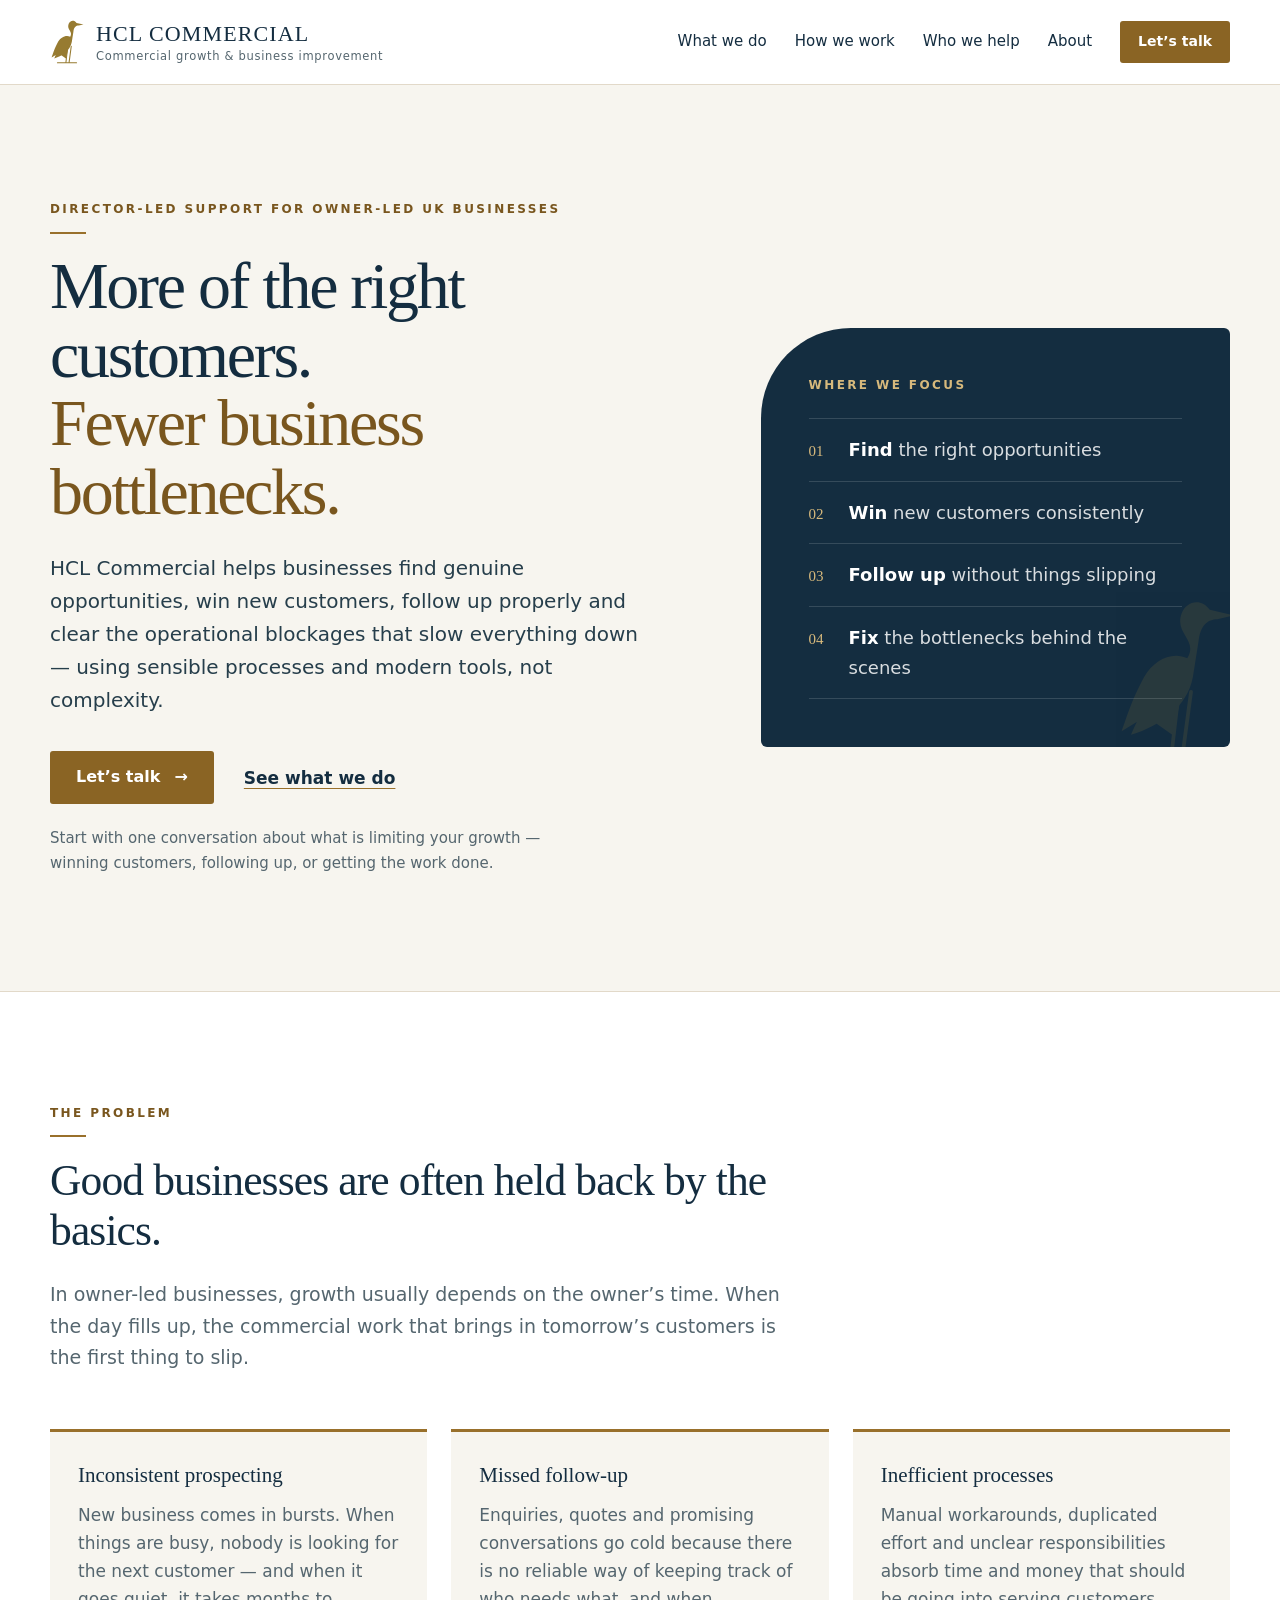
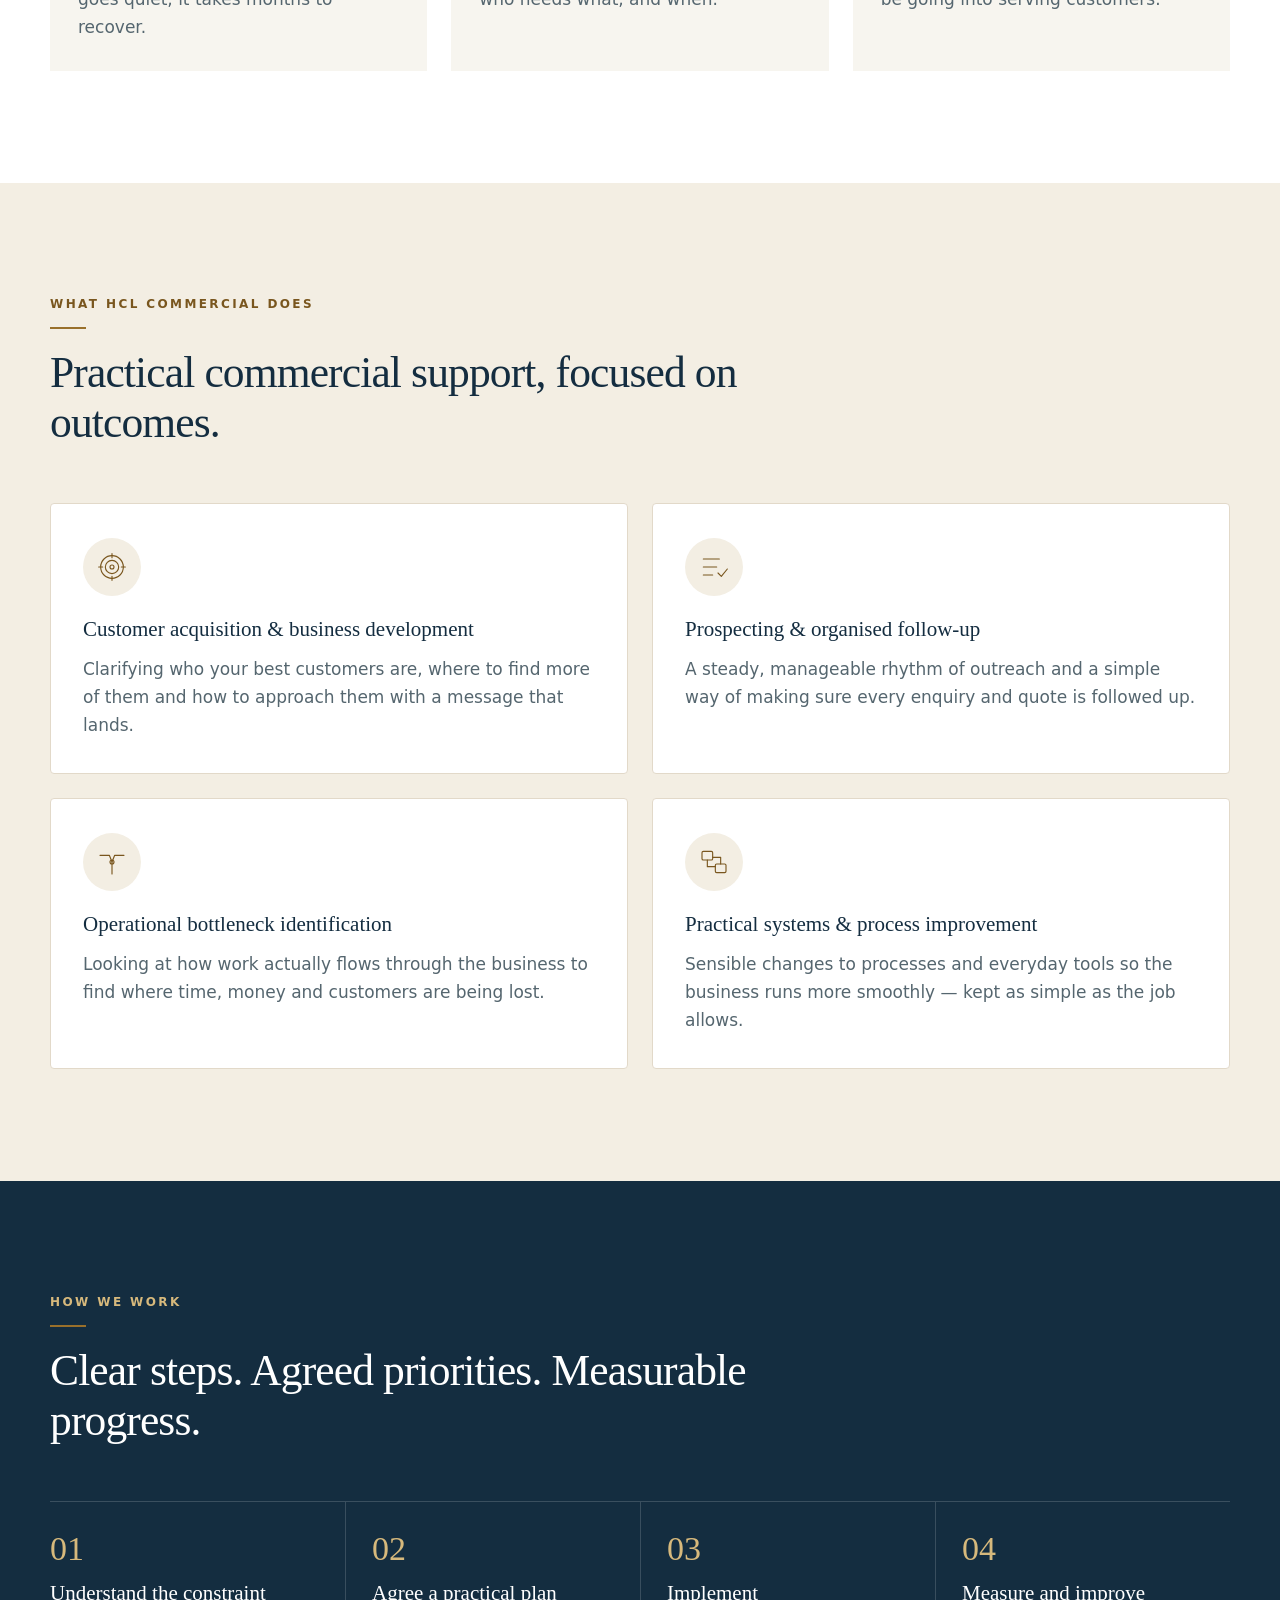
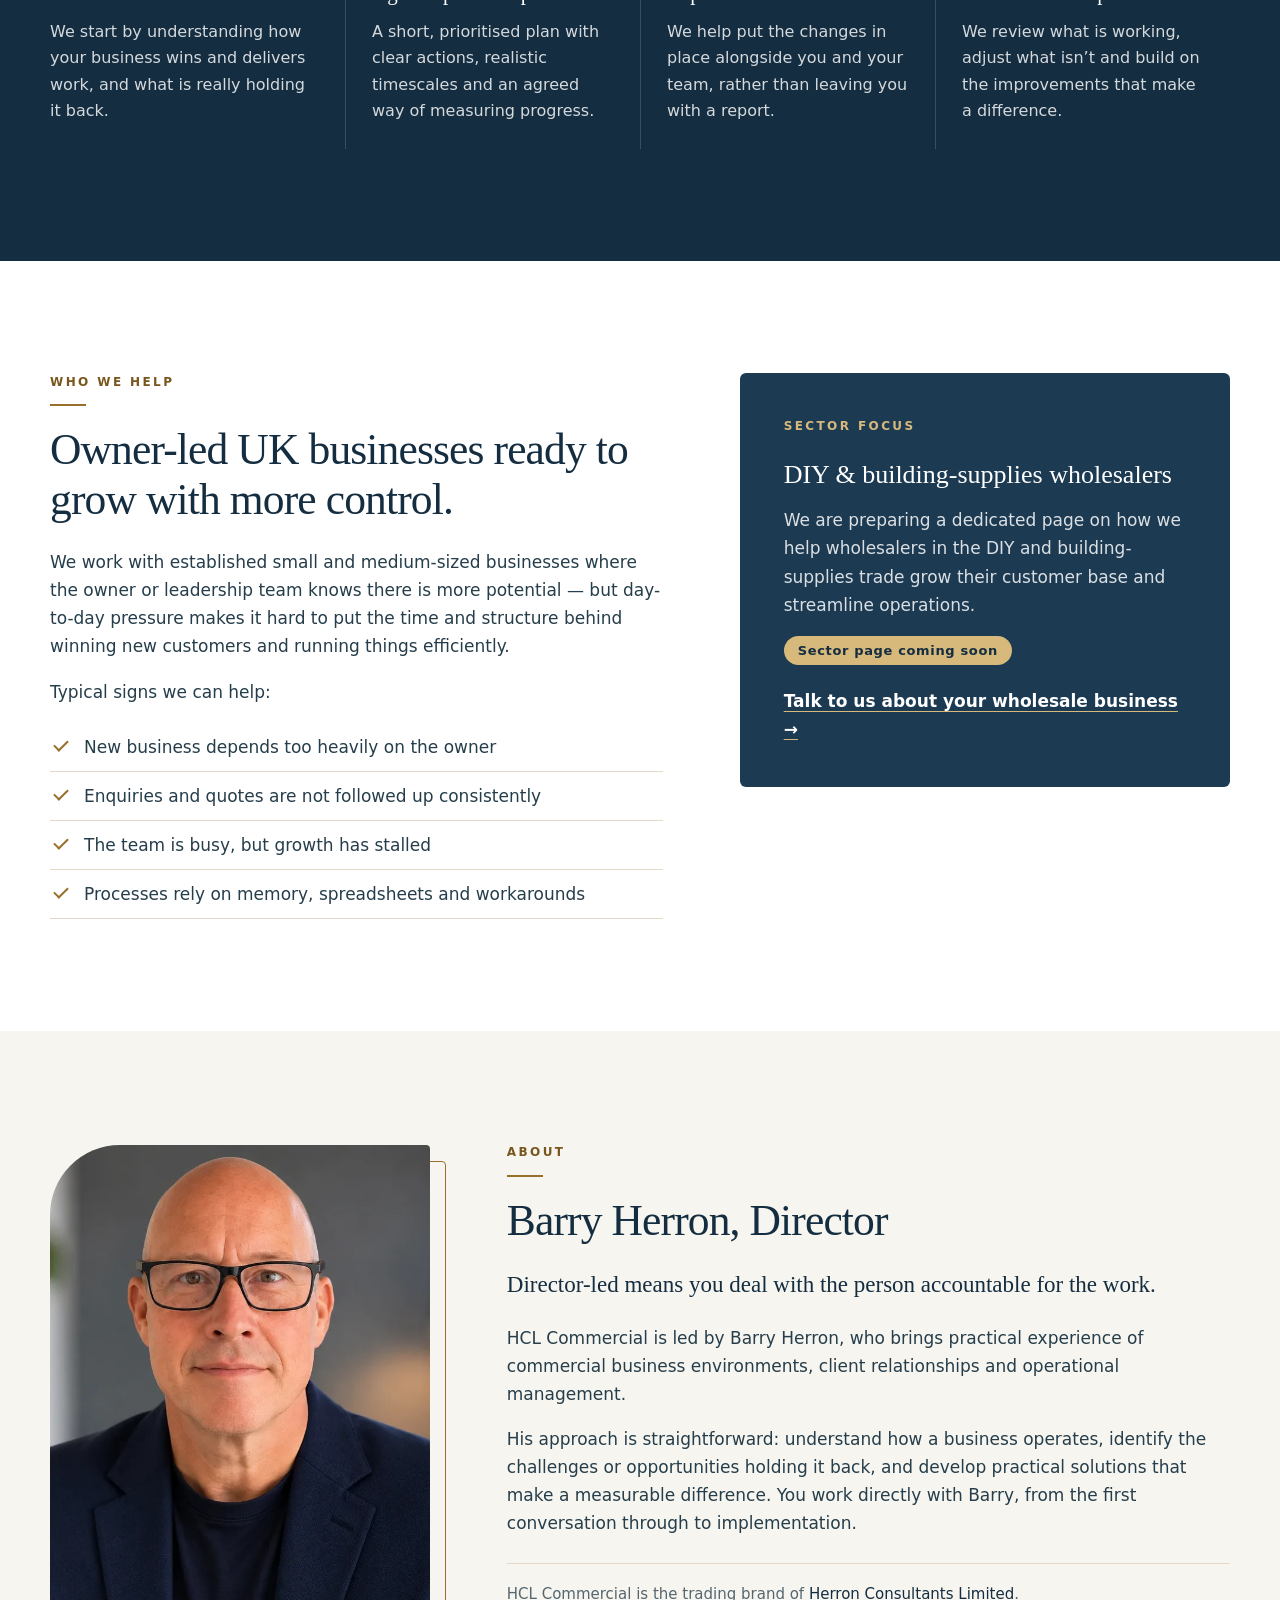
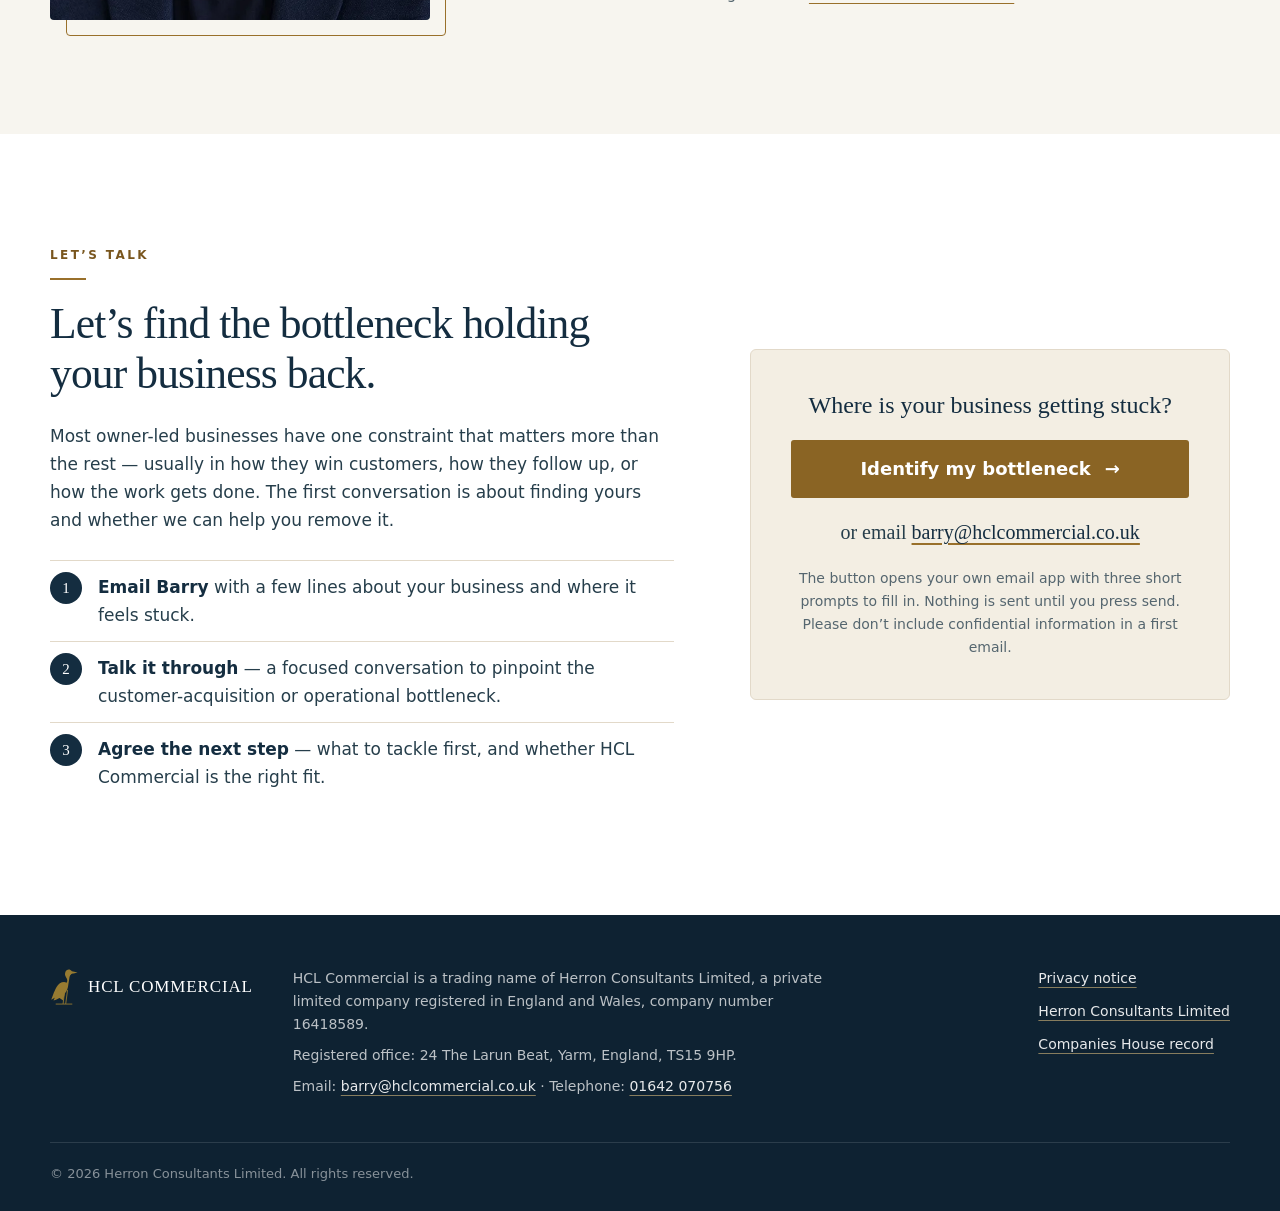
==== commit 26e3c352: "Sharpen bottleneck-focused enquiry CTA; flag all privacy notice items for confirmation Contact secti" ====
--- a/index.html
+++ b/index.html
@@ -73,6 +73,7 @@
             <a class="button" href="#contact">Let’s talk <span aria-hidden="true">→</span></a>
             <a class="text-link" href="#services">See what we do</a>
           </div>
+          <p class="hero-note">Start with one conversation about what is limiting your growth — winning customers, following up, or getting the work done.</p>
         </div>
 
         <aside class="hero-panel" aria-label="Where HCL Commercial focuses">
@@ -240,18 +241,23 @@
       <div class="wrap contact-grid">
         <div>
           <p class="eyebrow">Let’s talk</p>
-          <h2 id="contact-title">Tell us what’s holding your business back.</h2>
-          <p>
-            Send a short email about your business and what you would like to improve.
-            It comes straight to Barry, and the first conversation is simply to understand
-            whether we are a good fit.
-          </p>
-          <p class="contact-hint">Helpful to include: what your business does, roughly how large it is, and the main challenge you would like to solve.</p>
+          <h2 id="contact-title">Let’s find the bottleneck holding your business back.</h2>
+          <p>
+            Most owner-led businesses have one constraint that matters more than the rest — usually in
+            how they win customers, how they follow up, or how the work gets done. The first conversation
+            is about finding yours and whether we can help you remove it.
+          </p>
+          <ol class="cta-steps">
+            <li><strong>Email Barry</strong> with a few lines about your business and where it feels stuck.</li>
+            <li><strong>Talk it through</strong> — a focused conversation to pinpoint the customer-acquisition or operational bottleneck.</li>
+            <li><strong>Agree the next step</strong> — what to tackle first, and whether HCL Commercial is the right fit.</li>
+          </ol>
         </div>
         <div class="contact-card">
-          <a class="button button-large" href="mailto:barry@hclcommercial.co.uk?subject=Enquiry%20via%20hclcommercial.co.uk">Email Barry <span aria-hidden="true">→</span></a>
-          <p class="contact-email"><a href="mailto:barry@hclcommercial.co.uk?subject=Enquiry%20via%20hclcommercial.co.uk">barry@hclcommercial.co.uk</a></p>
-          <p class="contact-note">This opens your own email app — nothing is sent until you press send. Please don’t include confidential information in a first email.</p>
+          <p class="contact-card-title">Where is your business getting stuck?</p>
+          <a class="button button-large" href="mailto:barry@hclcommercial.co.uk?subject=Identifying%20our%20business%20bottleneck&amp;body=Hello%20Barry%2C%0A%0AOur%20business%20%28what%20we%20do%2C%20roughly%20how%20large%29%3A%0A%0A%0AWhere%20we%20feel%20most%20held%20back%20%28winning%20customers%2C%20following%20up%2C%20or%20day-to-day%20operations%29%3A%0A%0A%0AWhat%20we%20would%20most%20like%20to%20improve%3A%0A%0A%0ABest%20way%20to%20reach%20me%3A%0A">Identify my bottleneck <span aria-hidden="true">→</span></a>
+          <p class="contact-email">or email <a href="mailto:barry@hclcommercial.co.uk?subject=Enquiry%20via%20hclcommercial.co.uk">barry@hclcommercial.co.uk</a></p>
+          <p class="contact-note">The button opens your own email app with three short prompts to fill in. Nothing is sent until you press send. Please don’t include confidential information in a first email.</p>
         </div>
       </div>
     </section>
--- a/assets/home.css
+++ b/assets/home.css
@@ -208,3 +208,16 @@
   .site-header, .menu-toggle, .hero-actions { display: none !important; }
   .approach, .hero-panel, .sector-card, .site-footer { background: none !important; color: #000 !important; }
 }
+/* Draft-only markers on the privacy page — remove with the draft box before launch */
+.draft-box { background: #fff3df; border: 1px solid var(--gold); border-left-width: 4px; padding: 18px 22px; margin-bottom: 40px; font-size: 16px; }
+.draft-box ol { margin: 8px 0 0; padding-left: 1.3em; }
+.draft-box p { margin: 0; }
+mark.todo { background: #fff3df; color: #5a3d0c; border: 1px dashed var(--gold); padding: 1px 6px; font-weight: 600; }
+/* Enquiry call to action */
+.hero-note { margin: 22px 0 0; font-size: 15px; color: var(--muted); max-width: 520px; }
+.cta-steps { list-style: none; counter-reset: cta; margin: 26px 0 0; padding: 0; }
+.cta-steps li { counter-increment: cta; position: relative; padding: 12px 0 12px 48px; border-top: 1px solid var(--line); }
+.cta-steps li::before { content: counter(cta); position: absolute; left: 0; top: 11px; width: 32px; height: 32px; border-radius: 50%; background: var(--navy); color: #fff; font: 15px/32px var(--serif); text-align: center; }
+.cta-steps strong { color: var(--navy); }
+.contact-card-title { font-family: var(--serif); font-size: 24px; line-height: 1.25; color: var(--navy); text-align: center; margin-bottom: 20px; }
+@media (max-width: 600px) { .hero-note { text-align: left; } }
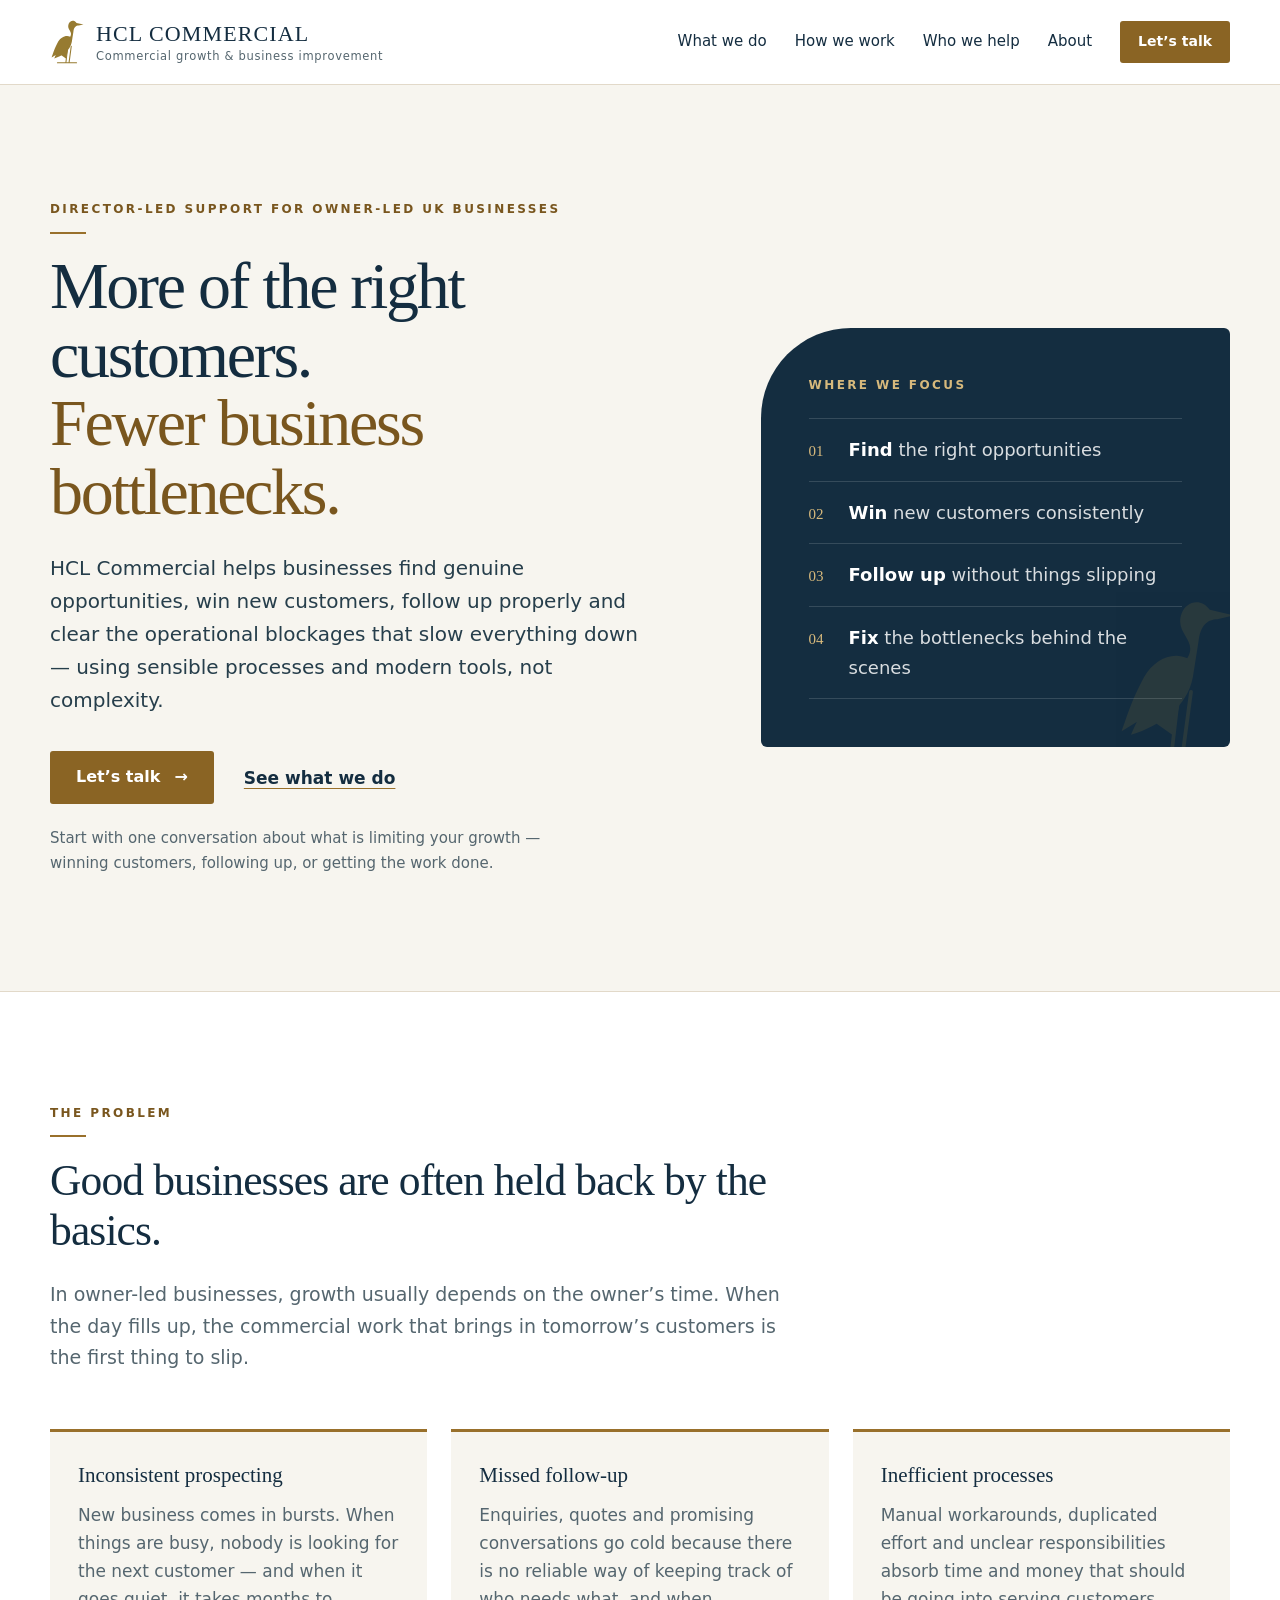
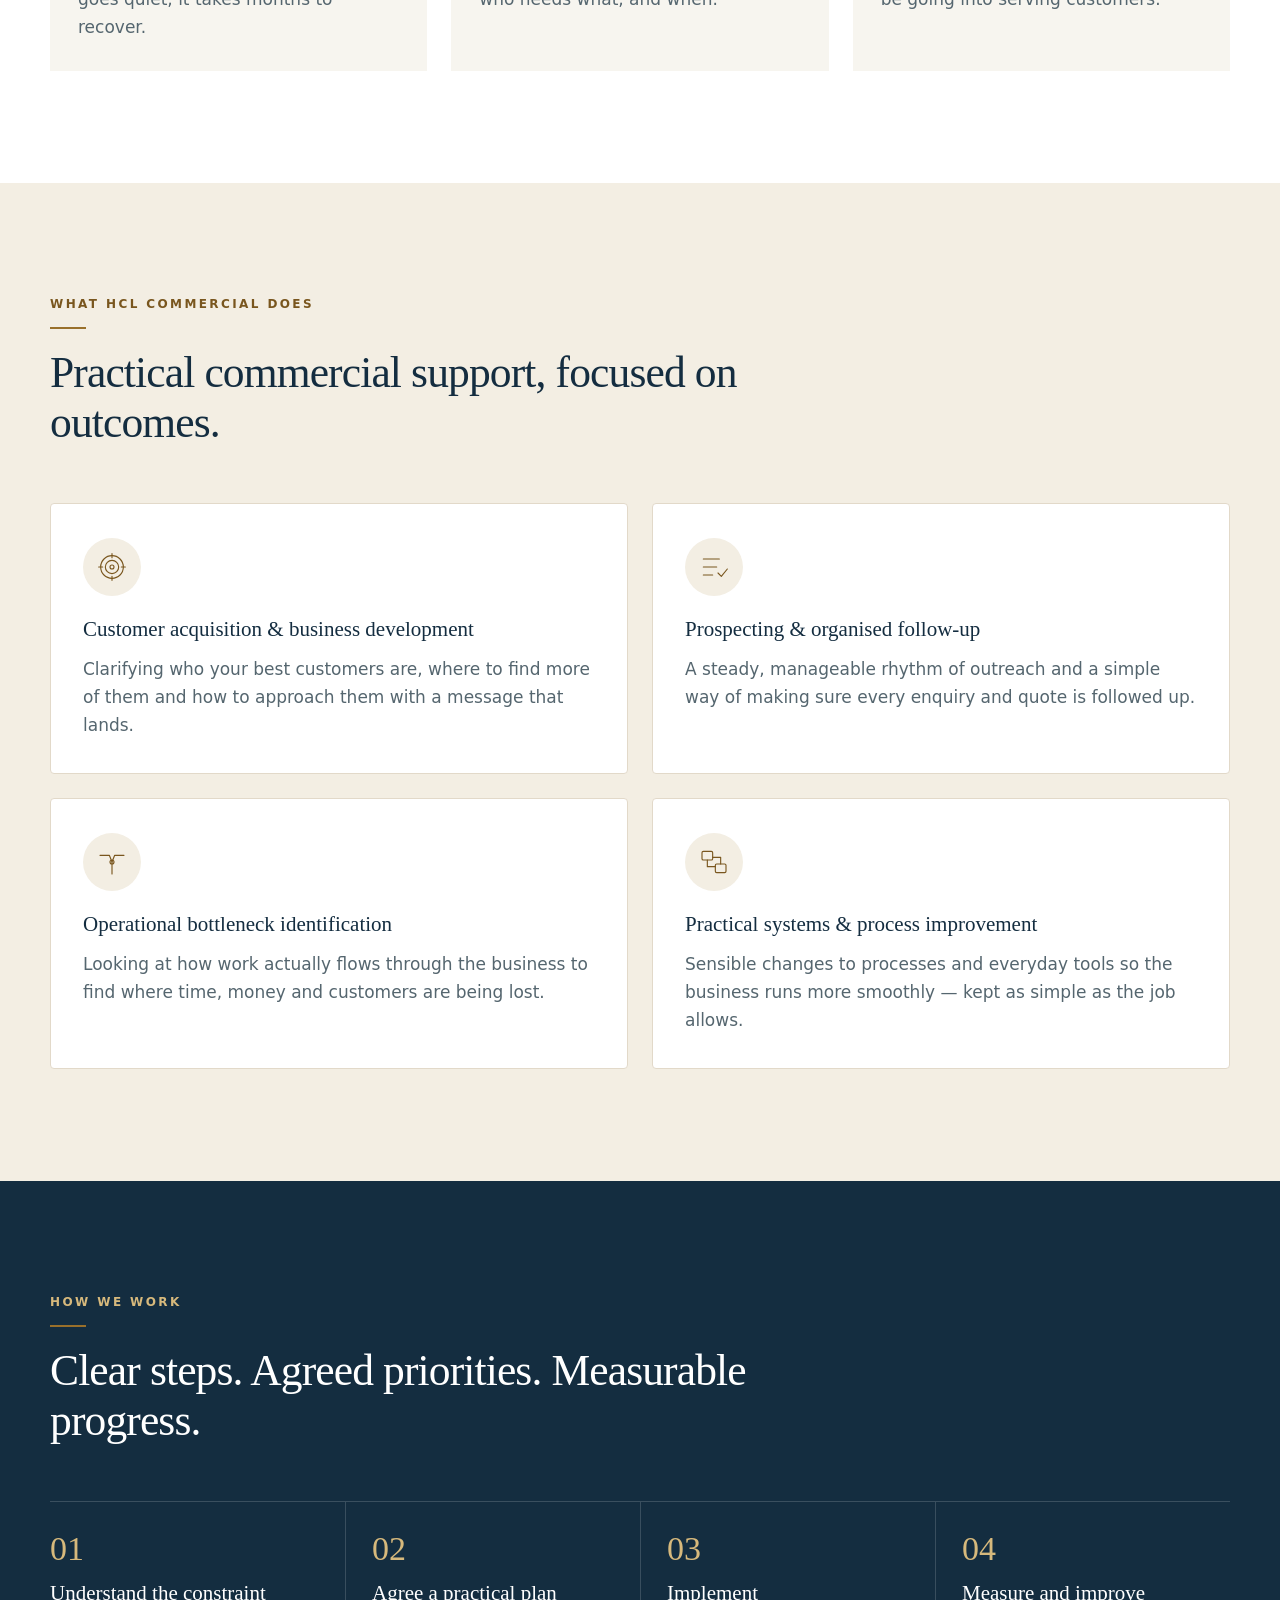
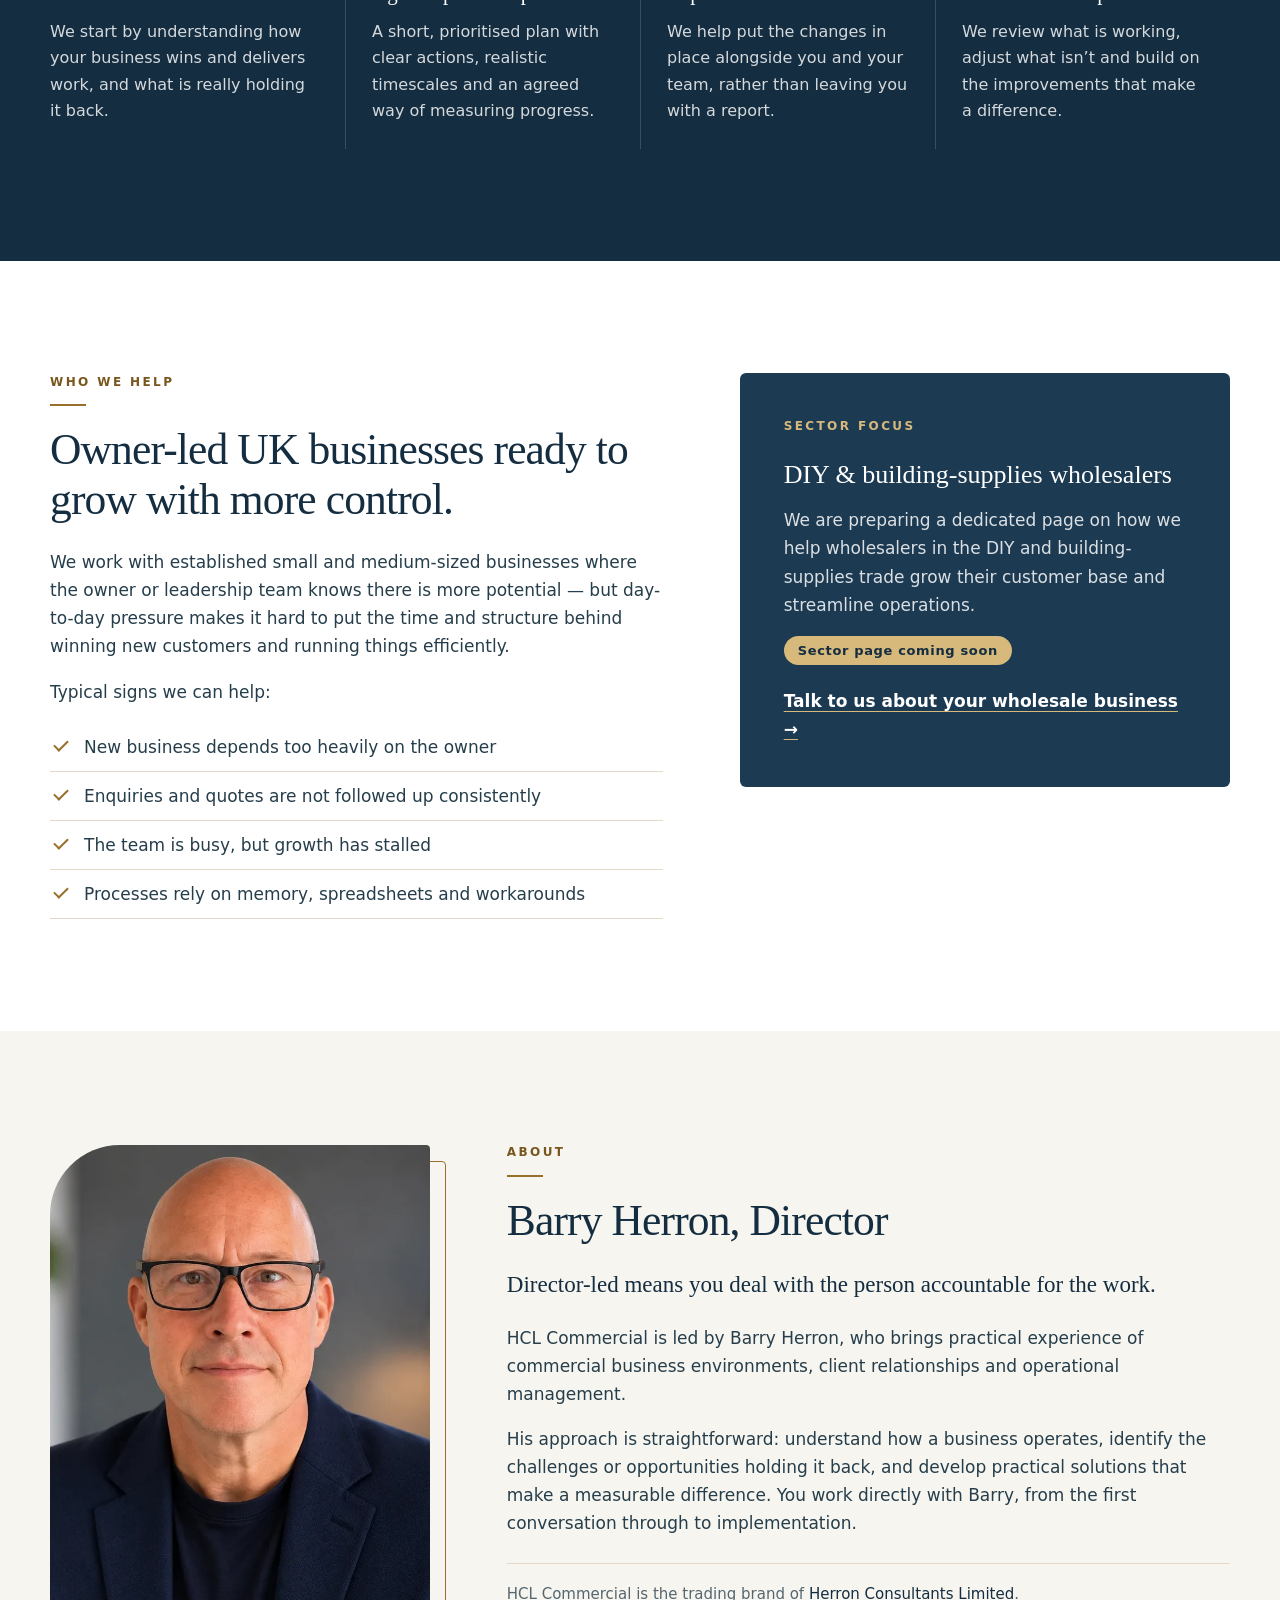
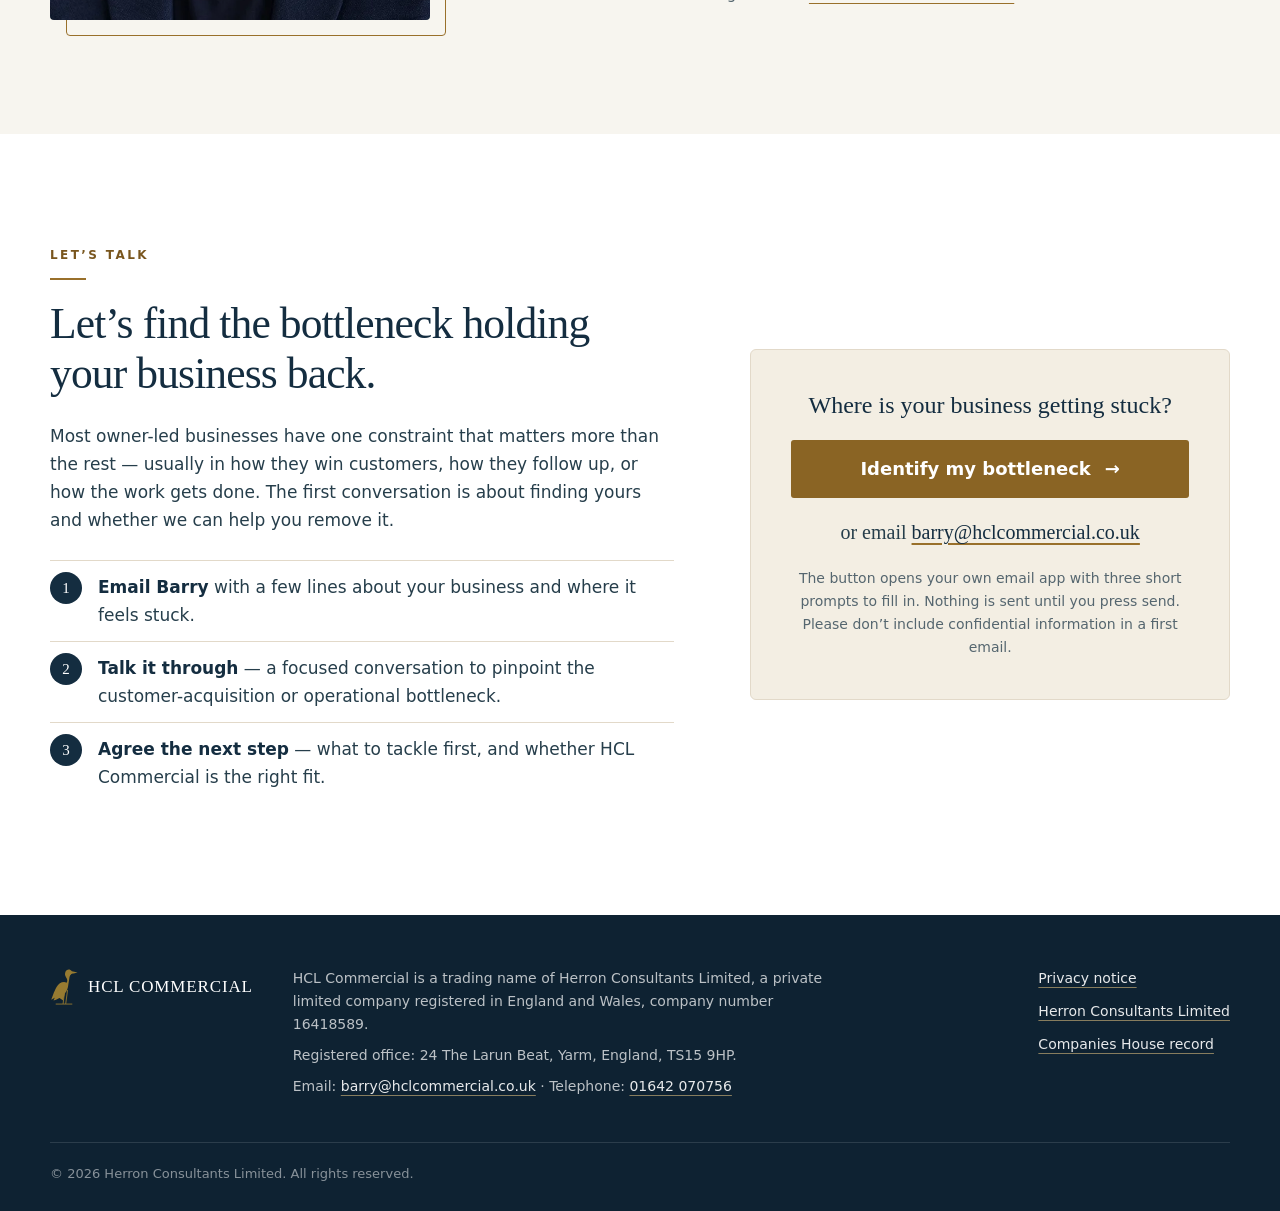
==== commit fe1d57fe: "SEO: use www.hclcommercial.co.uk as the canonical host Update canonical, og:url, JSON-LD url, robots" ====
--- a/index.html
+++ b/index.html
@@ -5,13 +5,13 @@
   <meta name="viewport" content="width=device-width, initial-scale=1">
   <title>HCL Commercial | Commercial growth and business improvement for UK SMEs</title>
   <meta name="description" content="HCL Commercial helps owner-led UK businesses win more of the right customers and remove the bottlenecks holding them back. Director-led, practical commercial support.">
-  <link rel="canonical" href="https://hclcommercial.co.uk/">
+  <link rel="canonical" href="https://www.hclcommercial.co.uk/">
   <meta name="theme-color" content="#142d40">
   <meta property="og:type" content="website">
   <meta property="og:site_name" content="HCL Commercial">
   <meta property="og:title" content="HCL Commercial | More of the right customers. Fewer business bottlenecks.">
   <meta property="og:description" content="Director-led commercial growth and business improvement for owner-led UK businesses.">
-  <meta property="og:url" content="https://hclcommercial.co.uk/">
+  <meta property="og:url" content="https://www.hclcommercial.co.uk/">
   <meta property="og:locale" content="en_GB">
   <link rel="icon" href="assets/heron.svg" type="image/svg+xml">
   <link rel="stylesheet" href="assets/home.css">
@@ -20,7 +20,7 @@
     "@context": "https://schema.org",
     "@type": "ProfessionalService",
     "name": "HCL Commercial",
-    "url": "https://hclcommercial.co.uk/",
+    "url": "https://www.hclcommercial.co.uk/",
     "email": "barry@hclcommercial.co.uk",
     "telephone": "+44 1642 070756",
     "areaServed": "GB",
--- a/assets/home.css
+++ b/assets/home.css
@@ -57,7 +57,7 @@
 .section-intro { font-size: 19px; color: var(--muted); }
 
 /* Header */
-.site-header { position: sticky; top: 0; z-index: 30; background: rgba(255, 255, 255, .97); border-bottom: 1px solid var(--line); }
+.site-header { position: sticky; top: 0; z-index: 30; background: #fff; border-bottom: 1px solid var(--line); }
 .header-inner { display: flex; align-items: center; justify-content: space-between; gap: 24px; min-height: var(--header-h); }
 .brand { display: flex; align-items: center; gap: 12px; text-decoration: none; }
 .brand span { font-family: var(--serif); color: var(--navy); font-size: 22px; letter-spacing: .05em; line-height: 1.15; }
@@ -208,11 +208,6 @@
   .site-header, .menu-toggle, .hero-actions { display: none !important; }
   .approach, .hero-panel, .sector-card, .site-footer { background: none !important; color: #000 !important; }
 }
-/* Draft-only markers on the privacy page — remove with the draft box before launch */
-.draft-box { background: #fff3df; border: 1px solid var(--gold); border-left-width: 4px; padding: 18px 22px; margin-bottom: 40px; font-size: 16px; }
-.draft-box ol { margin: 8px 0 0; padding-left: 1.3em; }
-.draft-box p { margin: 0; }
-mark.todo { background: #fff3df; color: #5a3d0c; border: 1px dashed var(--gold); padding: 1px 6px; font-weight: 600; }
 /* Enquiry call to action */
 .hero-note { margin: 22px 0 0; font-size: 15px; color: var(--muted); max-width: 520px; }
 .cta-steps { list-style: none; counter-reset: cta; margin: 26px 0 0; padding: 0; }
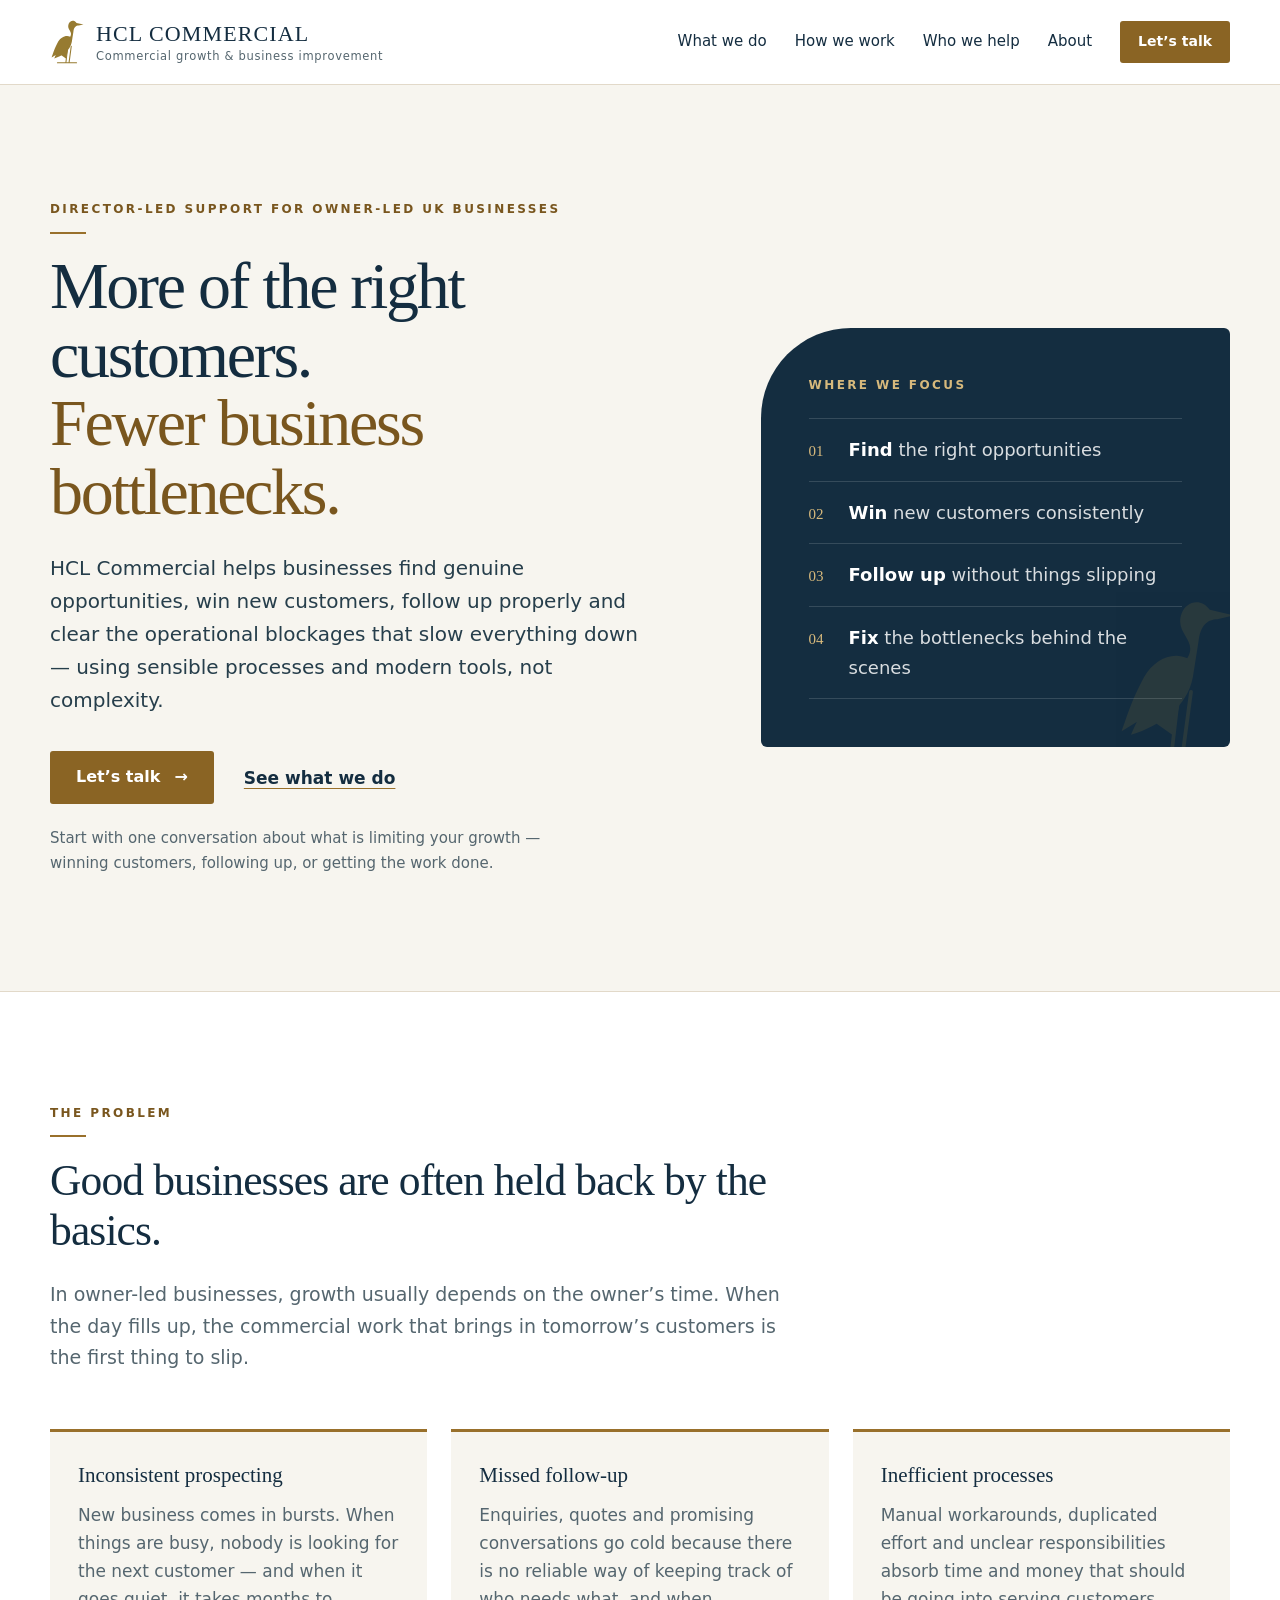
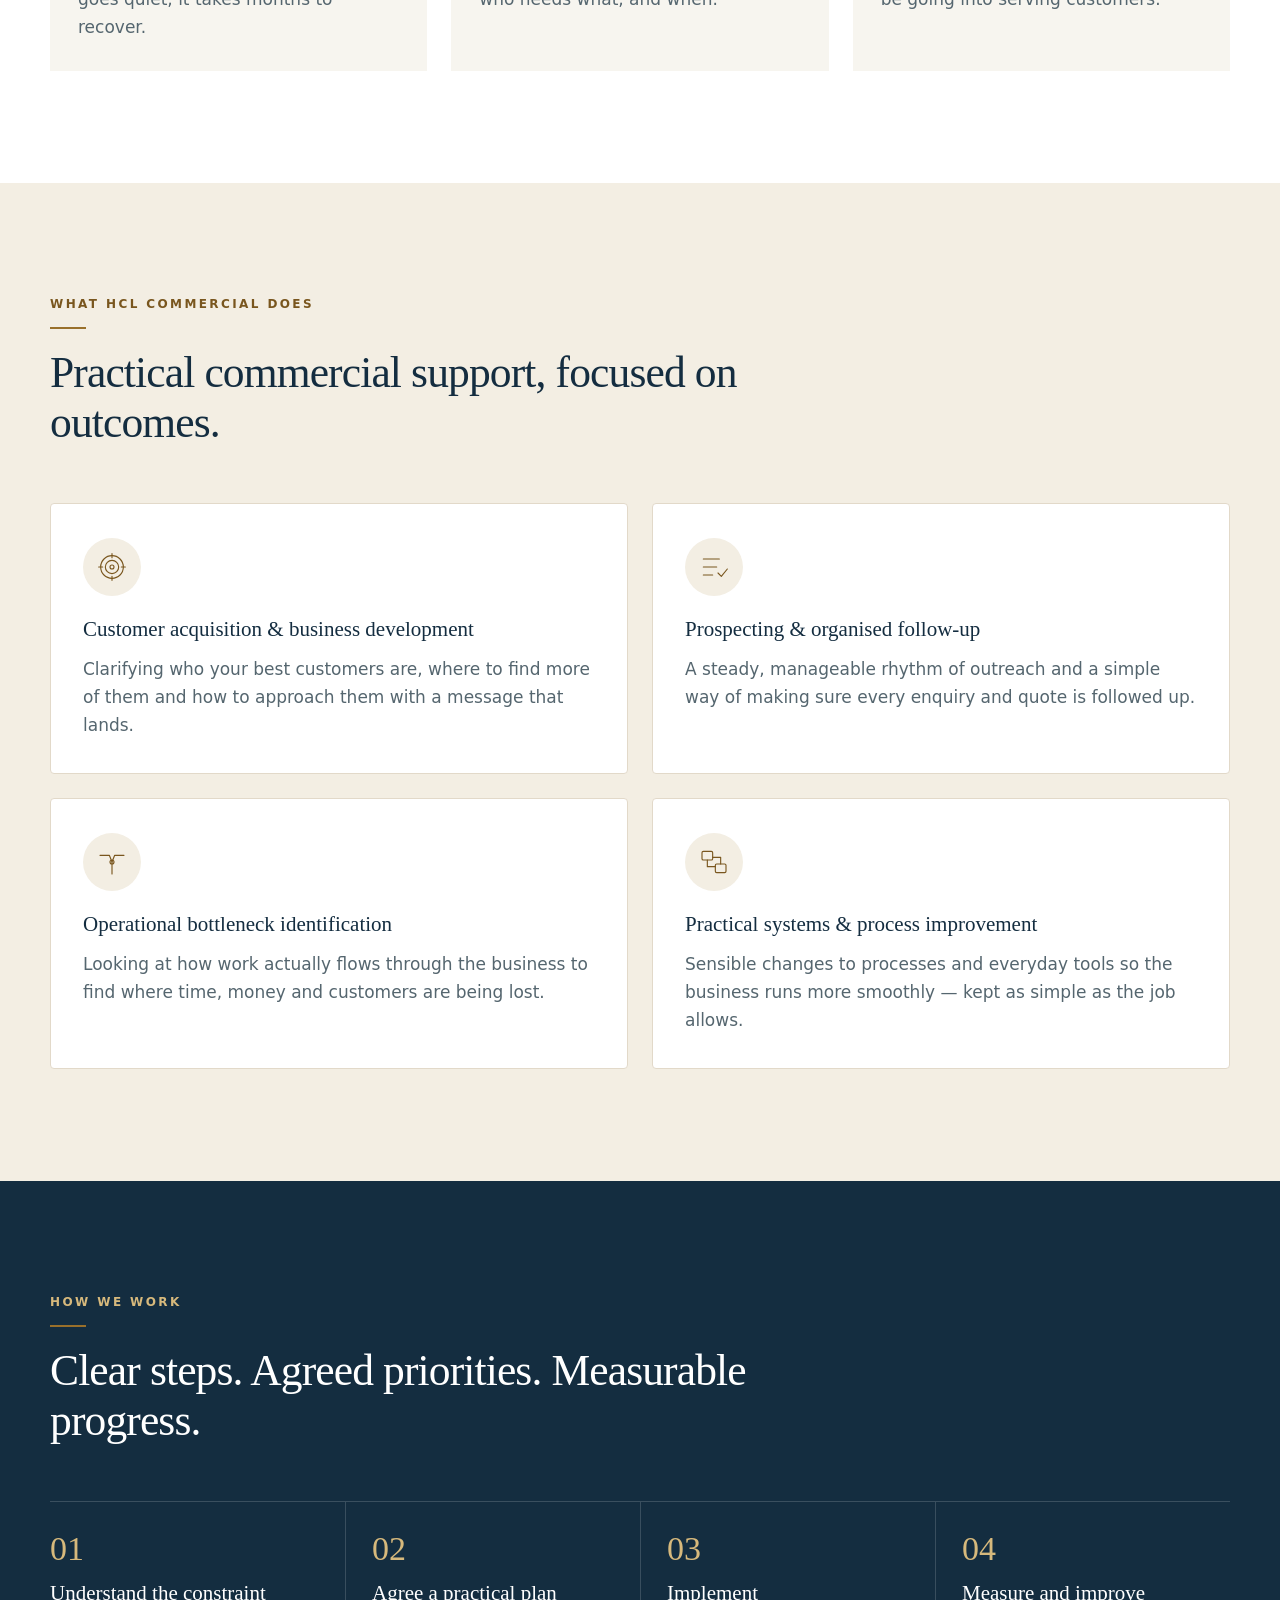
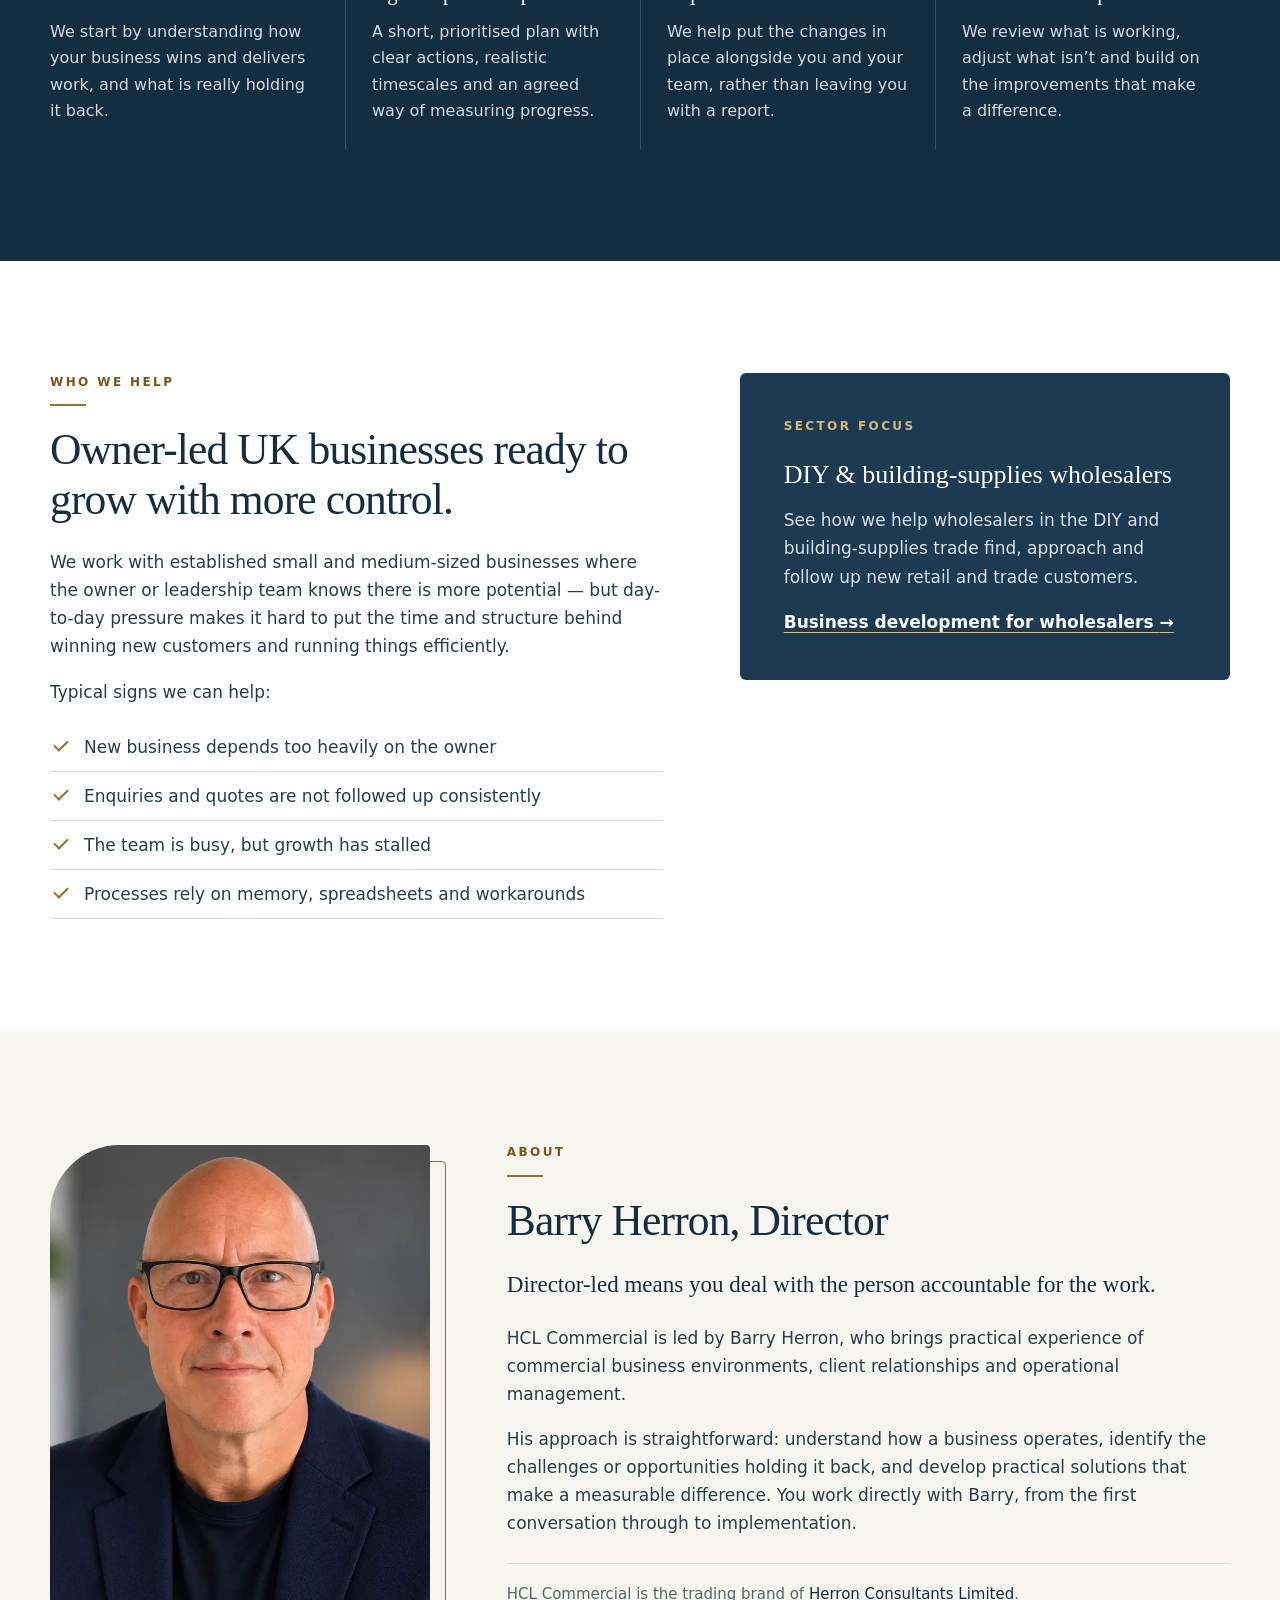
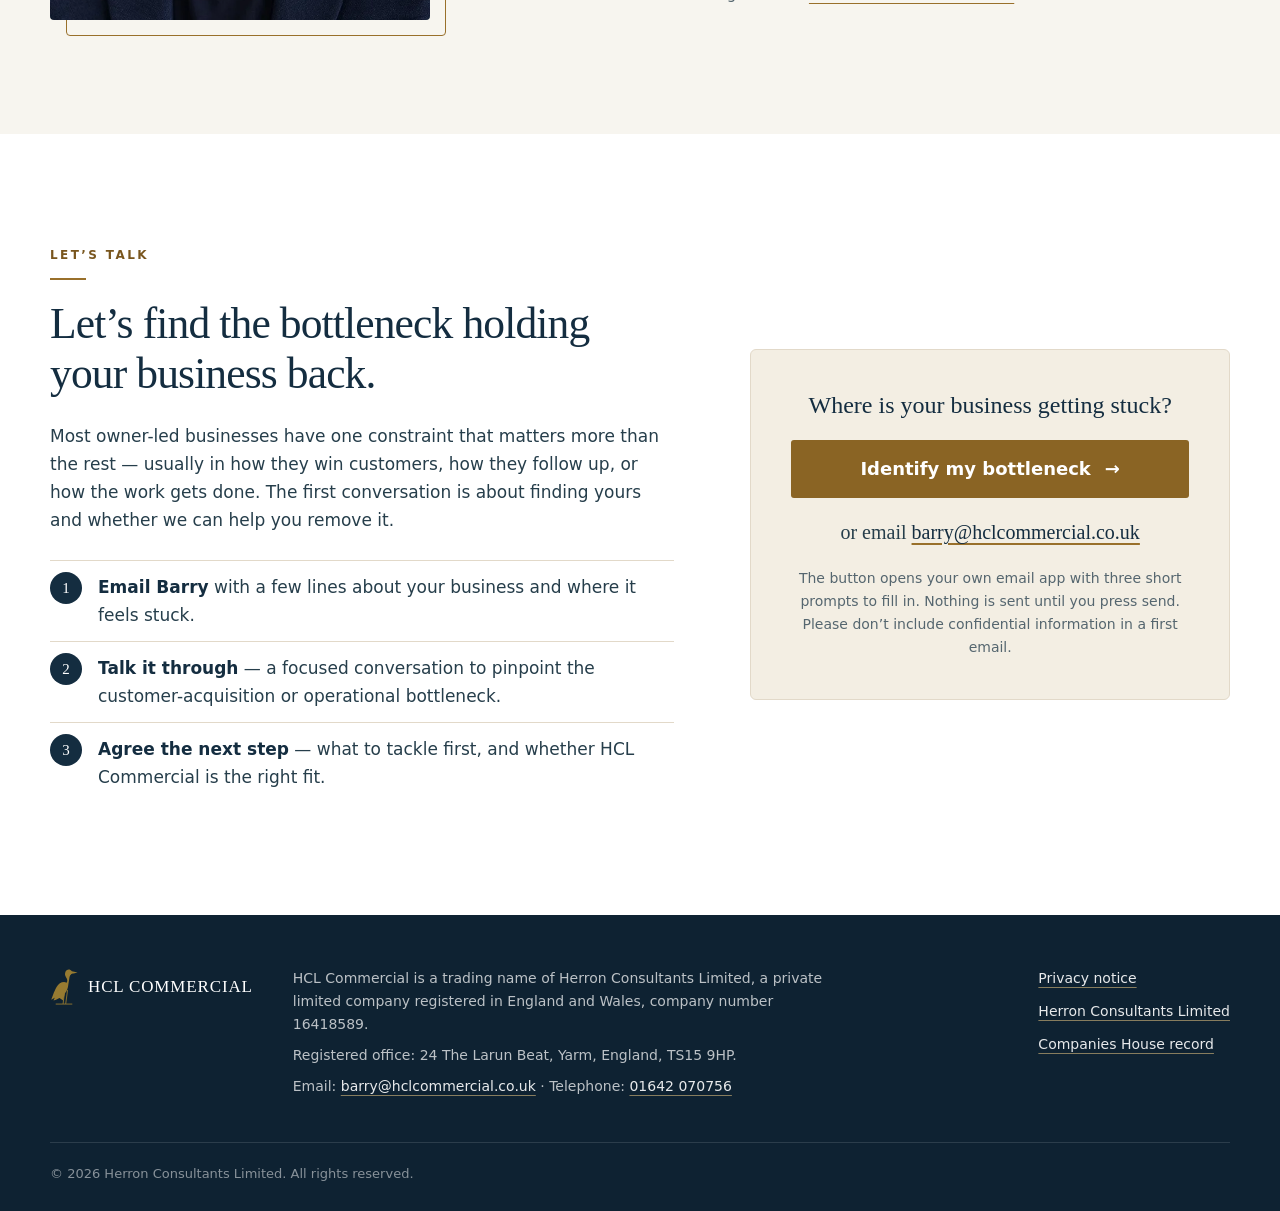
==== commit f5f9787a: "Wholesalers release: link logo/nav home, homepage links to /wholesalers/, sitemap - /wholesalers/: l" ====
--- a/index.html
+++ b/index.html
@@ -200,11 +200,10 @@
           <p class="panel-label">Sector focus</p>
           <h3 id="sector-title">DIY &amp; building-supplies wholesalers</h3>
           <p>
-            We are preparing a dedicated page on how we help wholesalers in the DIY and
-            building-supplies trade grow their customer base and streamline operations.
-          </p>
-          <p class="coming-soon">Sector page coming soon</p>
-          <a class="text-link text-link-light" href="mailto:barry@hclcommercial.co.uk?subject=DIY%20wholesale%20enquiry%20via%20hclcommercial.co.uk">Talk to us about your wholesale business <span aria-hidden="true">→</span></a>
+            See how we help wholesalers in the DIY and building-supplies trade find, approach and
+            follow up new retail and trade customers.
+          </p>
+          <a class="text-link text-link-light" href="https://www.hclcommercial.co.uk/wholesalers/">Business development for wholesalers <span aria-hidden="true">→</span></a>
         </aside>
       </div>
     </section>
